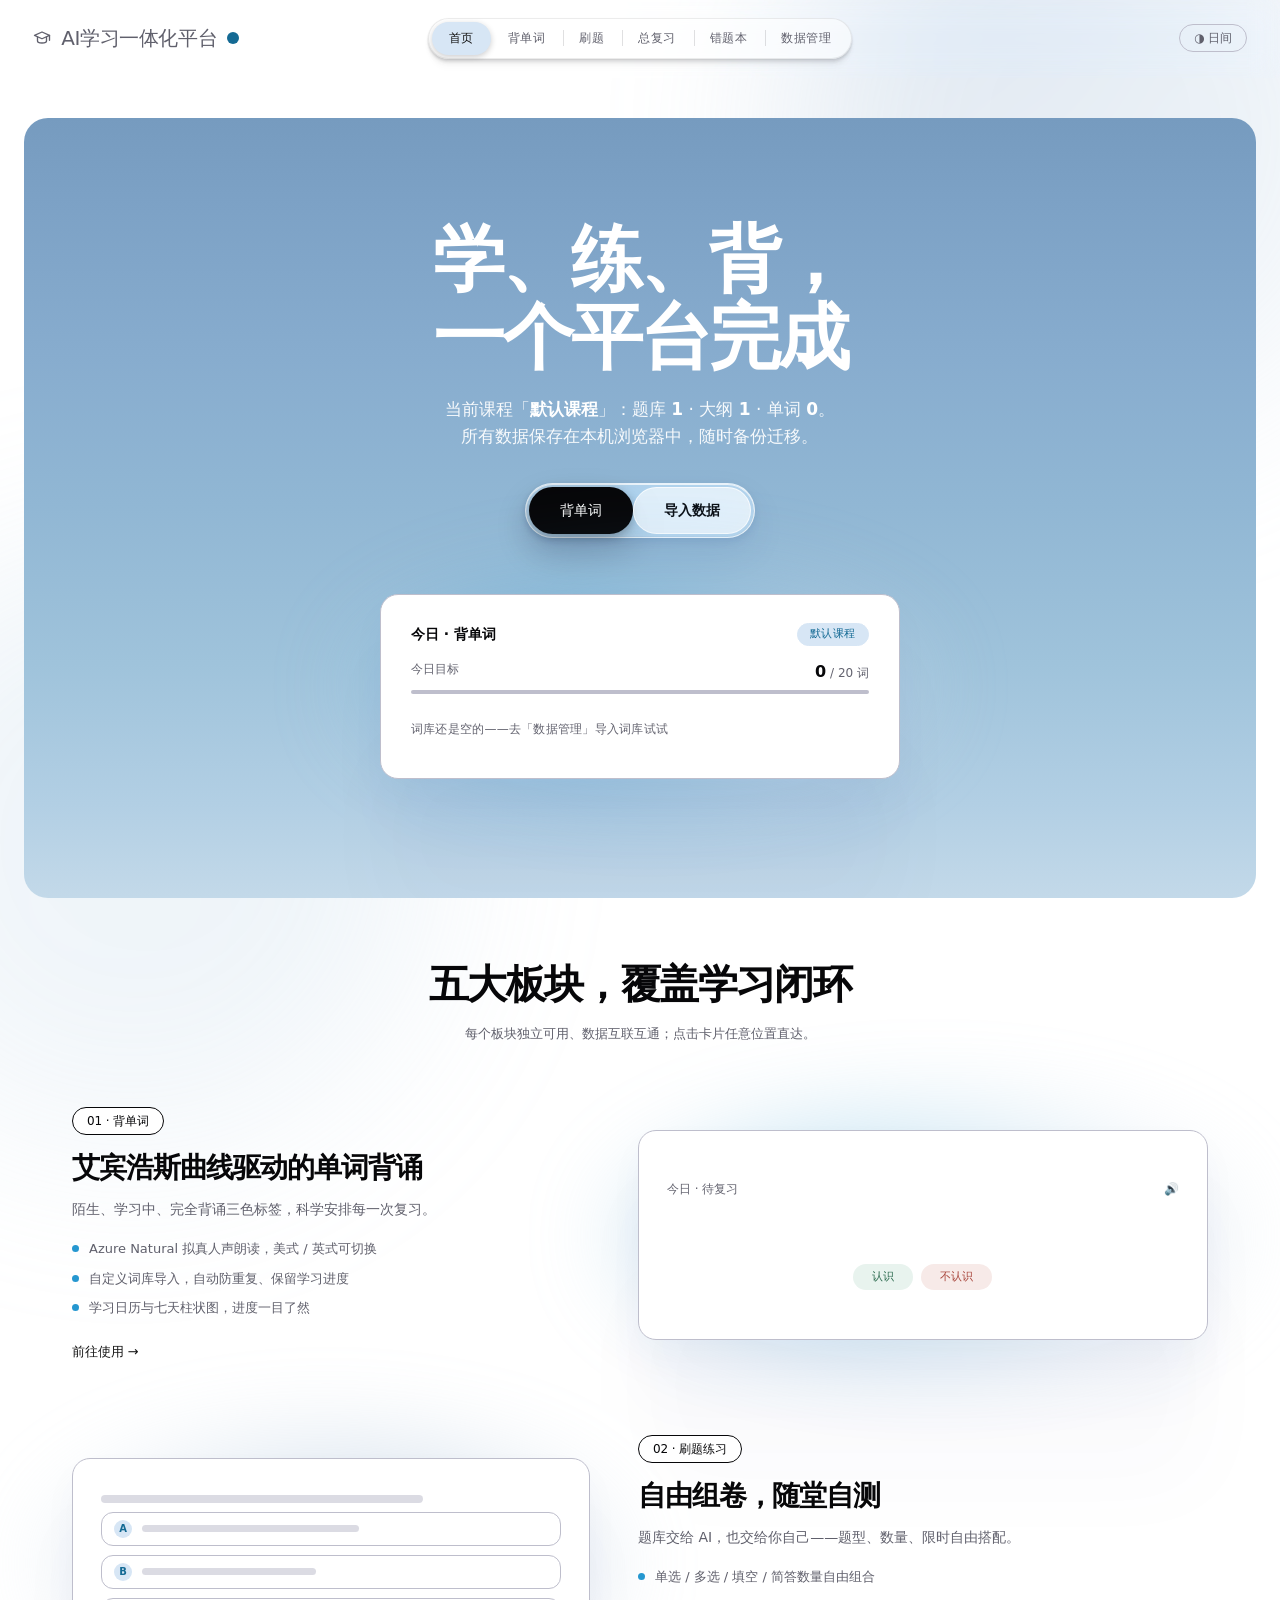
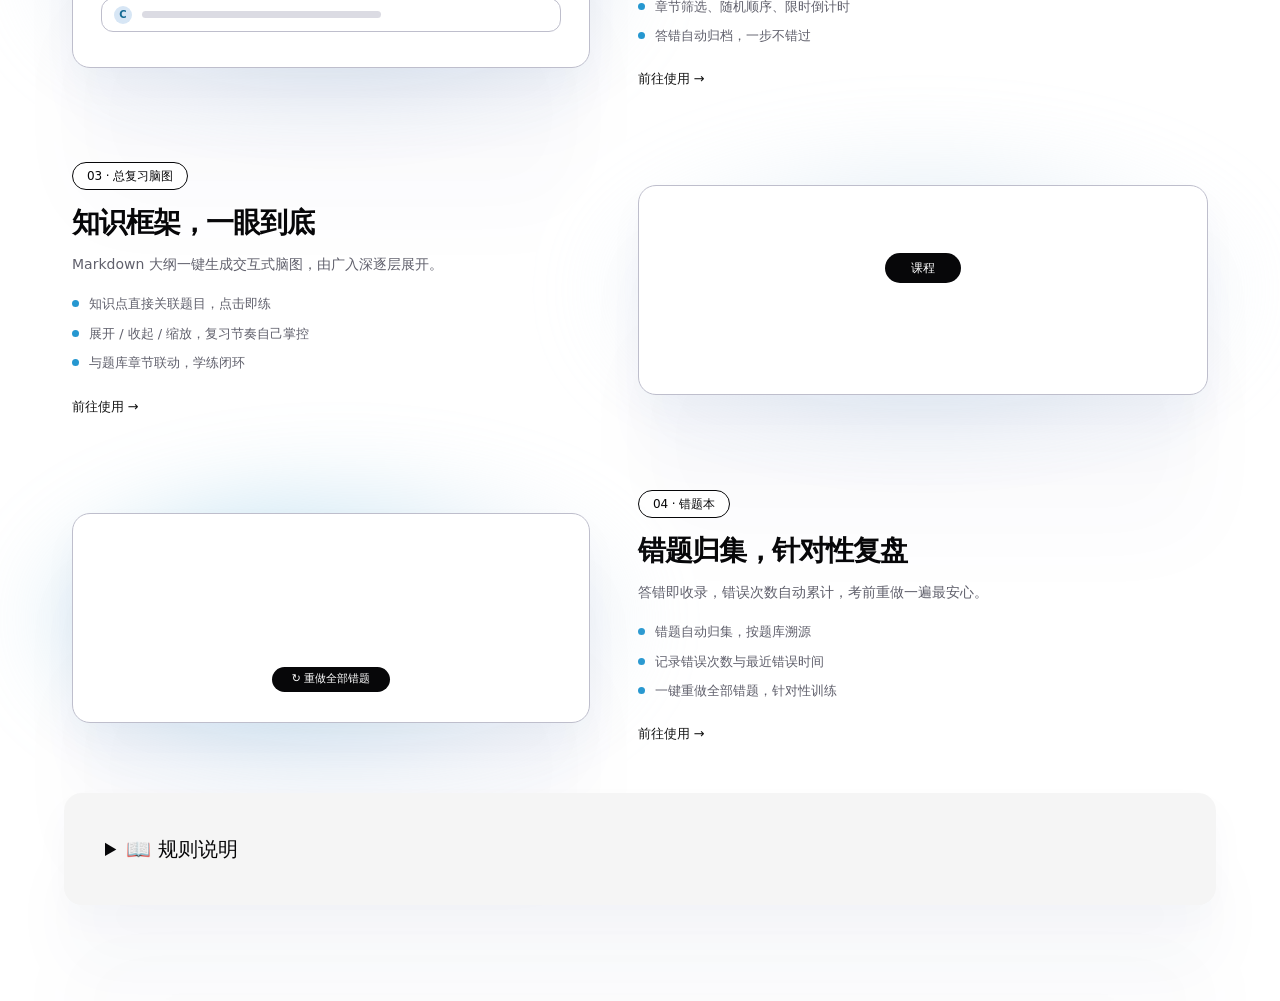
==== ai-study/index.html @ 2762b4c7 "feat: 新增平台选择门户与大学物理知识点自测，原平台迁入 ai-study/ - 根目录 index.html 改为平台选择门户，两个卡片分别进入 AI 学习一体化平台与大学物理知识点自测 - 原" ====
<!DOCTYPE html>
<html lang="zh-CN">
<head>
<meta charset="UTF-8">
<meta name="viewport" content="width=device-width, initial-scale=1.0">
<title>AI学习一体化平台</title>
<link rel="stylesheet" href="css/style.css">
<script>
/* 主题防闪烁：渲染前根据本地偏好挂上 dark 类 */
try {
  if (localStorage.getItem('platform.theme') === 'dark') document.documentElement.classList.add('dark');
} catch (e) { /* 隐私模式等忽略 */ }
</script>
</head>
<body>
<div class="wash wash-a"></div>
<div class="wash wash-b"></div>
<div class="announce">
  <span>AI STUDY PLATFORM</span>
  <span class="a-spacer"></span>
  <span>NOTES → MINDMAP · QUIZ · VOCABULARY</span>
  <span class="a-pill">127.0.0.1:8796</span>
</div>
<header class="topbar" id="topbar">
  <div class="tb-left">
    <a class="brand" href="#" data-view="home"><span class="brand-mark" aria-hidden="true"></span>AI学习一体化平台</a>
    <div class="folderbar" id="folderbar">
      <span class="folder-label" aria-hidden="true"></span>
      <select id="folder-select" title="选择课程文件夹，之后刷题/复习/错题本都只使用该文件夹内的数据"></select>
      <button class="btn ghost sm" id="folder-manage" title="管理课程文件夹">管理</button>
    </div>
  </div>
  <nav class="tabs" id="main-tabs">
    <button data-view="home" class="active">首页</button>
    <button data-view="vocab">背单词</button>
    <button data-view="setup">刷题</button>
    <button data-view="mindmap">总复习</button>
    <button data-view="wrongbook">错题本</button>
    <button data-view="data">数据管理</button>
  </nav>
  <div class="tb-right">
    <button class="btn ghost sm" id="theme-toggle" title="切换深浅色主题">◐ 夜间</button>
  </div>
</header>

<main id="main"></main>

<div id="toast-box"></div>
<dialog id="dlg"></dialog>

<script src="js/util.js"></script>
<script src="js/sample-data.js"></script>
<script src="js/prompts.js"></script>
<script src="js/keyword.js"></script>
<script src="js/importer.js"></script>
<script src="js/storage.js"></script>
<script src="js/vocab.js"></script>
<script src="js/quiz.js"></script>
<script src="js/mindmap.js"></script>
<script src="js/views.js"></script>
<script src="js/app.js"></script>
</body>
</html>
---- ai-study/css/style.css ----
/* =========================================================
   AI学习一体化平台 — Letters 风格
   morning clinic under open sky
   画布：Paper White #ffffff（纯白）
   标题：几何人文无衬线（Open Runde 风格），大号紧字距 -0.04em
   主操作：Obsidian #070709 黑药丸 —— 按钮永不用彩色
   强调：Surgical Blue #2597d0 仅用于图标/进度/波形等 <24px 微图形
   边框：1px #bebecc 发丝线；按钮 100px 药丸、卡片 18px 圆角
   ========================================================= */
:root {
  color-scheme: light;   /* 原生控件（文件选择器 / 滚动条 / 下拉列表）跟随浅色 */
  /* Colors — Letters 规范调色板（严格取自 DESIGN.md Tokens） */
  --color-paper-white: #ffffff;               /* Paper White 画布 */
  --color-obsidian: #070709;                  /* Obsidian 主文字 / 实心 CTA */
  --color-ink: #151515;                       /* Ink 标题 / 强分隔线 */
  --color-charcoal: #60606c;                  /* Charcoal 正文 / 次要文字 */
  --color-slate: #8b8b8b;                     /* Slate 三级文字 / 占位 / 停用态 */
  --color-cloud-gray: #f5f5f5;                /* Cloud Gray 次级面 */
  --color-sky-tint: #d7e6f5;                  /* Sky Tint 淡蓝面 */
  --color-surgical-blue: #2597d0;             /* Surgical Blue：唯一彩色，仅微图形 */
  --color-lake-blue: #146a94;                 /* 文字级蓝（浅色）：#2597d0 在 Sky Tint 底仅 2.7:1，加深到 AA */
  --gradient-sky: linear-gradient(180deg, #779bc1 0%, #9abfda 58%, #cbdcec 100%);
  /* 首屏全屏蓝（取自 Letters 首页样图实测，非上面的卡片天空渐变）：
     x=8 采样 0%#769bbf → 30%#87acce → 50%#91b7d4 → 70%#9fc3db → 90%#b3d1e3
     底部略去饱和，与压在蓝底上的白色卡片形成柔和过渡 */
  --gradient-hero-full: linear-gradient(180deg,
      #769bbf 0%, #7ca1c5 10%, #87acce 30%, #91b7d4 50%,
      #9fc3db 70%, #b2cfe4 88%, #c3d9e9 100%);
  /* 旧令牌名 → 新调色板（全站组件引用，只在此处映射，一次换肤） */
  --color-parchment: var(--color-paper-white);
  --color-off-black: var(--color-obsidian);
  --color-graphite: var(--color-charcoal);

  /* Surface 五级（取自 tokens.json → surface 组，语义别名便于按层级取用）
     1 sky-canvas 天空  →  2 paper-canvas 白画布  →  3 cloud-surface 云灰
     4 sky-tint-surface 淡蓝  →  5 obsidian-surface 反色 */
  --color-sky-canvas: #779bc1;
  --color-paper-canvas: #ffffff;
  --color-cloud-surface: #f5f5f5;
  --color-sky-tint-surface: #d7e6f5;
  --color-obsidian-surface: #070709;
  /* 弱化文字：白画布上 ≥5.6:1（规范 Slate 过浅仅 3.5:1，故文中灰用 Charcoal 系） */
  --color-smoke: #63636f;
  --color-ash: #bebecc;                       /* 发丝线（规范：hairline 用 #bebecc）

  /* 功能反馈色：规范要求 99% 单色，故仅保留「绿/红」两个语义必需色相并降饱和为冷调，
     题型/状态等装饰性分类一律改用灰阶 + Surgical Blue，不再引入橙/金/薄荷等暖色 */
  --functional-green: #2c6b4f;
  --functional-green-bg: #e8f3ee;
  --functional-red: #a8443a;
  --functional-red-bg: #f7eae8;

  /* 色调衍生（浅色值在此，深色模式在 html.dark 整体覆写）
     规范禁彩色填充，故所有"彩色面"统一退化为灰阶/Sky Tint，只留 Surgical Blue 作微图形 */
  --color-lake-fill: var(--color-surgical-blue);  /* 进度条/波形等功能性微图形 */
  --color-periwinkle-mist: var(--color-sky-tint); /* 旧名 → Sky Tint */
  --color-sky-blue: var(--color-sky-canvas);      /* 天空系描边 → token surface.sky-canvas #779bc1 */
  --color-mint: #eef1f4;                          /* 装饰性粉彩 → 冷灰面 */
  --color-gold: #eef1f4;
  --color-coral: #eceef2;
  --color-crimson: #eceef2;
  --tint-periwinkle: rgba(37, 151, 208, .08);  /* 淡蓝底：例句 / 脑图注 / 拖拽区 */
  --tint-ash-25: rgba(190, 190, 204, .25);     /* 淡灰底：表头 / 弱提示 */
  --tint-ash-30: rgba(190, 190, 204, .30);     /* 淡灰底：行内 code / 来源标签 */
  --tint-ash-35: rgba(190, 190, 204, .35);     /* 淡灰底：页签悬停 */
  --tint-hover: rgba(7, 7, 9, .06);            /* 描边按钮悬停的加深底 */
  --tint-coral: rgba(168, 68, 58, .07);         /* 收藏行（语义红，降饱和） */
  --tint-coral-strong: rgba(168, 68, 58, .14);  /* 收藏词高光 / 填空题徽标 */
  --gold-text: #3f444d;                       /* 粉彩底上的深字 → 冷灰 */
  --mint-text: #3f444d;
  --coral-text: #7a3b33;                      /* 珊瑚底上的深字 → 降饱和红 */
  --on-functional: #ffffff;                   /* 功能色实心块上的字（深色模式反过来用深字） */
  /* 永久反色面板：公告条底色恒为 Obsidian，不随主题反转 */
  --ink-panel-bg: #070709;
  --ink-panel-fg: #ffffff;
  --veil-base: 255, 255, 255;
  --thumb-bg: rgba(7, 7, 9, .08);             /* 滑块 / 占位底色 */

  /* Typography — Open Runde 风格几何人文无衬线（本地回退，免外网字体）
     规范指定替代：Inter Tight / General Sans / Manrope */
  --font-sans: 'Manrope', 'Inter Tight', 'Inter', ui-sans-serif, system-ui,
    -apple-system, 'Segoe UI', 'Microsoft YaHei UI', 'Microsoft YaHei', 'PingFang SC', sans-serif;
  /* 旧令牌名沿用（mono/serif 全部并入同一无衬线族），一次性完成字体迁移 */
  --font-mono: var(--font-sans);
  --font-serif: var(--font-sans);

  /* Type scale — 取自 tokens.json → typography 组（14 级） */
  --fs-xs: 10px;   /* xs   */
  --fs-xs2: 11px;  /* xs-2 */
  --fs-xs3: 12px;  /* xs-3 ~ xs-7 */
  --fs-sm: 13px;   /* sm   */
  --fs-sm2: 14px;  /* sm-2 ~ sm-14 */
  --fs-base: 16px; /* base ~ base-5 */
  --fs-lg: 17px;   /* lg ~ lg-5 */
  --fs-lg2: 18px;  /* lg-6 ~ lg-8 */
  --fs-xl: 20px;   /* xl ~ xl-3 */
  --fs-2xl: 28px;  /* 2xl ~ 2xl-3 */
  --fs-4xl: 38px;  /* 4xl（装饰手写体，本平台不使用） */
  --fs-4xl2: 40px; /* 4xl-2 / 4xl-3 */
  --fs-4xl3: 44px; /* 4xl-4 / 4xl-5 */
  --fs-5xl: 80px;  /* 5xl（展示级大标题） */

  /* Letter spacing — 取自 tokens.json typography 各组 letterSpacing */
  --ls-display: -0.04em;   /* 44px+ 标题（规范强制，Never flatten） */
  --ls-heading: -0.02em;   /* 20-28px 标题 */
  --ls-body: -0.01em;      /* 16-18px 正文 */
  --ls-label: 0.04em;      /* 页签 / 徽标等小写标签 */
  --ls-tag: 0.05em;        /* 全大写小标签 */
  --ls-caps: 0.08em;       /* 全大写微型标签（公告条 / 统计标签），大写需更松 */
  --ls-caps-sm: 0.06em;    /* 全大写小标题（参考答案 / 注释） */
  --ls-muted: 0.02em;      /* 弱化说明文字，轻微透气 */

  /* Spacing */
  --spacing-8: 8px;
  --spacing-16: 16px;
  --spacing-24: 24px;
  --spacing-32: 32px;
  --spacing-40: 40px;
  --spacing-64: 64px;

  /* Layout（规范：页面 1200px、区块间距 80-120px、卡片内边距 40-48px） */
  --page-max-width: 1200px;
  --section-gap: 80px;
  --card-padding: 40px;
  --element-gap: 16px;

  /* Radius（取自 tokens.json → radius 组）
     lg 10px / 2xl 18px / 3xl 24px / 3xl-2 32px
     另按功能语义派生：按钮·标签 100px（= full-3）、输入 12px、图标 8px */
  --radius-lg: 10px;
  --radius-cards: 18px;      /* = radius.2xl */
  --radius-3xl: 24px;
  --radius-buttons: 100px;   /* = radius.full-3 */
  --radius-pills: 100px;     /* = radius.full-3 */
  --radius-inputs: 12px;
  --radius-icons: 8px;
  --radius-2xl: 12px;
  --radius-hero: 32px;

  /* Shadow（全部取自 tokens.json → shadow 组，不自造） */
  --shadow-subtle: rgba(228, 229, 231, .24) 0 1px 2px 0;          /* shadow.subtle — 上传拖拽区 */
  --shadow-subtle-2: rgba(36, 36, 40, .10) 0 1px 2px 0,
                     rgba(36, 36, 40, .09) 0 3px 3px 0,
                     rgba(36, 36, 40, .05) 0 6px 4px 0,
                     rgba(36, 36, 40, .01) 0 11px 4px 0;          /* shadow.subtle-2 */
  --shadow-pill: var(--shadow-subtle-2);                          /* 药丸主按钮 = subtle-2 */
  --shadow-subtle-3: rgba(23, 107, 197, .08) 0 1px 1px 0,
                     rgba(23, 107, 197, .07) 0 3px 3px 0;         /* shadow.subtle-3 — 蓝色强调元素 */
  --shadow-xl: rgba(16, 55, 132, .03) 0 17px 37px 0,
               rgba(16, 55, 132, .03) 0 67px 67px 0,
               rgba(16, 55, 132, .02) 0 150px 90px 0;              /* shadow.xl — 功能卡 */
  --shadow-md: var(--shadow-subtle-3);                             /* 中型浮起 → 蓝色微阴影 */

  /* ---------- 液态玻璃（Liquid Glass）----------
     范围收窄：经演示视频核对，Letters 官网仅 Hero 天空渐变区使用玻璃质感
     （顶栏为纯白不透明、按钮为实心胶囊）。故此组令牌只服务于 .hero2-* 区域。
     三个要素：① 半透明填充 ② backdrop-filter 模糊 ③ 1px 高光内描边。 */
  --glass-fill: rgba(255, 255, 255, .38);          /* Hero 玻璃填充 */
  --glass-line: rgba(255, 255, 255, .70);          /* 玻璃边缘（亮线） */
  --glass-inset: inset 0 1px 0 rgba(255, 255, 255, .72),
                 inset 0 -1px 0 rgba(148, 163, 184, .10);

  /* ---------- 面（Surface）——取自演示视频 + 首页样图实测 ----------
     视频证据：页面底 = Paper White #ffffff；卡片底 = Cloud Gray #f5f5f5；
     次级容器 = #fafafa；顶栏 = 全透明玻璃（样图 y=0..140 无任何色带边界）。 */
  --card-solid: var(--color-cloud-gray);      /* 卡片 / 连体组 / 按钮的面 */
  /* 顶栏：所有视图常驻全透明 + 一点毛玻璃。
     未滚动时浮在各页蓝色页头上（白字），滚动后浮在画布上（深字），仅靠
     backdrop-filter 呈现玻璃质感，不再回落为实色底。 */
  --topbar-bg: transparent;                   /* 顶栏（常驻：全透明） */
  --topbar-blur: blur(14px) saturate(1.35);   /* 顶栏毛玻璃（"一点"，不喧宾夺主） */
  --topbar-bg-compact: transparent;           /* 顶栏（滚动后：仍全透明玻璃） */
  --topbar-bg-home: transparent;              /* 兼容保留（语义已并入上面两个） */
  --topbar-fg: var(--color-ink);              /* 顶栏文字（未滚动：浮在画布上深字；蓝色横幅已下移到顶栏之下） */
  --topbar-fg-compact: var(--color-ink);      /* 顶栏文字（滚动后：浮在画布上深字） */
  --surface-subtle: #fafafa;                  /* 次级容器：包裹一组卡片 */
  /* 导航占位高度 = 顶栏实高(≈78，含 18px 上下内边距) + 平台容器上边距(40) + 余量，
     取整 120。页头横幅负上边距按此上提，蓝色从页面最顶端铺起（不留白缝）。 */
  --nav-stack: 120px;

  /* 背单词：自评后答案区 / 例句目标词高亮（浅色值，深色模式在下文覆写）
     规范禁金黄，改用 Sky Tint 系 */
  --v-answer-bg: #eef6fc;
  --v-answer-line: #bcd9ec;
  --v-hl-bg: #d7e6f5;
  --v-hl-text: #14506e;
}
* { box-sizing: border-box; }
html, body { margin: 0; }
html { overflow-x: clip; }   /* Hero 通栏 breakout 不产生横向滚动条（clip 不破坏 sticky） */
body {
  font-family: var(--font-mono);
  background: var(--color-parchment);
  color: var(--color-off-black);
  font-size: 16px;
  line-height: 1.5;
}
h1, h2, h3, h4 {
  font-family: var(--font-serif);
  font-weight: 600;              /* 规范：标题 weight 600（原 400 衬线） */
  letter-spacing: var(--ls-display);       /* 规范：大标题 -0.04em 紧字距 */
}
::selection { background: var(--color-periwinkle-mist); color: var(--color-off-black); }

/* ---------- 天空色氛围光晕（规范：唯一的氛围色是天空渐变，其余保持白/云灰） ---------- */
.wash {
  position: fixed;
  width: 620px; height: 620px;
  border-radius: 50%;
  filter: blur(90px);
  opacity: .34;
  pointer-events: none;
  z-index: 0;
}
.wash-a {
  top: -180px; right: -120px;
  background: radial-gradient(circle at 30% 30%, rgba(119, 155, 193, .7), rgba(203, 220, 236, .7) 70%);
}
.wash-b {
  bottom: -260px; left: -180px;
  background: radial-gradient(circle at 60% 40%, rgba(154, 191, 218, .6), rgba(203, 220, 236, .55) 75%);
}
main, .topbar, #toast-box { position: relative; z-index: 1; }

/* 顶栏配色：所有视图页头都是蓝色渐变横幅，未滚动时顶栏一律白字 + 玻璃胶囊；
   滚动离开页头后只切换文字与胶囊配色（浅色画布上深字），底色保持全透明。 */
body.view-home .folderbar { display: none; }   /* 首页：左上角课程/数据入口让位品牌区 */
.topbar { color: var(--topbar-fg); }
.topbar .brand,
.topbar .tabs button { color: var(--color-charcoal); }
.topbar .tabs button:hover { color: var(--color-off-black); background: var(--color-cloud-gray); }
.topbar .tabs button.active { background: var(--color-sky-tint); color: var(--color-ink); }   /* 未滚动与滚动后同款：淡蓝面深字 */
.topbar .brand-mark { border-color: var(--color-ink); }
.topbar .folder-label { color: var(--color-charcoal); }
.topbar .folderbar select {
  background: var(--card-solid); color: var(--color-ink); border-color: var(--color-ash);
}
.topbar .btn.ghost { color: var(--color-charcoal); border-color: var(--color-ash); }
.topbar .btn.ghost:hover { color: var(--color-off-black); background: var(--color-cloud-gray); }
/* 导航：浅色画布上用半透明白玻璃胶囊（与滚动后同款） */
.topbar .tabs {
  background: rgba(255, 255, 255, .5);
  border-color: rgba(13, 15, 18, .08);
  box-shadow: var(--shadow-subtle-2);
  -webkit-backdrop-filter: blur(10px); backdrop-filter: blur(10px);
}
/* 深色模式：未滚动浮在深色画布上，文字保持白色系玻璃（横幅下移后顶栏不再浮蓝） */
html.dark .topbar { color: var(--topbar-fg); }
html.dark .topbar .brand,
html.dark .topbar .tabs button { color: rgba(255, 255, 255, .88); }
html.dark .topbar .tabs button:hover { color: #ffffff; background: rgba(255, 255, 255, .16); }
html.dark .topbar .tabs button.active { background: #ffffff; color: #0d0f12; }
html.dark .topbar .brand-mark { border-color: rgba(255, 255, 255, .8); }
html.dark .topbar .folder-label { color: rgba(255, 255, 255, .72); }
html.dark .topbar .folderbar select {
  background: rgba(255, 255, 255, .16); color: #ffffff; border-color: rgba(255, 255, 255, .32);
}
html.dark .topbar .btn.ghost { color: rgba(255, 255, 255, .88); border-color: rgba(255, 255, 255, .32); }
html.dark .topbar .btn.ghost:hover { color: #ffffff; background: rgba(255, 255, 255, .16); }
html.dark .topbar .tabs {
  background: rgba(255, 255, 255, .16);
  border-color: rgba(255, 255, 255, .28);
  box-shadow: none;
  -webkit-backdrop-filter: blur(10px); backdrop-filter: blur(10px);
}
/* 滚动后：底色仍全透明液态玻璃，只换文字与胶囊配色 */
.topbar.is-compact { color: var(--topbar-fg-compact); }
.topbar.is-compact .brand,
.topbar.is-compact .tabs button { color: var(--color-charcoal); }
.topbar.is-compact .brand { color: var(--color-ink); }
.topbar.is-compact .tabs button:hover { color: var(--color-off-black); background: var(--color-cloud-gray); }
.topbar.is-compact .tabs button.active { background: var(--color-sky-tint); color: var(--color-ink); }   /* 选中态用淡蓝面，不再变黑胶囊 */
.topbar.is-compact .folder-label { color: var(--color-charcoal); }
.topbar.is-compact .folderbar select {
  background: var(--card-solid); color: var(--color-ink); border-color: var(--color-ash);
}
.topbar.is-compact .btn.ghost { color: var(--color-charcoal); border-color: var(--color-ash); }
.topbar.is-compact .btn.ghost:hover { color: var(--color-off-black); background: var(--color-cloud-gray); }
.topbar.is-compact .tabs {
  background: rgba(255, 255, 255, .5); border-color: rgba(13, 15, 18, .08);
  box-shadow: var(--shadow-subtle-2);
  -webkit-backdrop-filter: blur(10px); backdrop-filter: blur(10px);
}
/* 深色模式：滚动后浮在深色画布上，文字转回白色，玻璃胶囊改白系低透明度 */
html.dark .topbar.is-compact { color: var(--topbar-fg-compact); }
html.dark .topbar.is-compact .brand,
html.dark .topbar.is-compact .tabs button { color: var(--color-paper-white); }
html.dark .topbar.is-compact .tabs button:hover { color: #ffffff; background: rgba(255, 255, 255, .10); }
html.dark .topbar.is-compact .tabs button.active { background: #f0f2f5; color: #0d0f12; }
html.dark .topbar.is-compact .folder-label { color: rgba(255, 255, 255, .6); }
html.dark .topbar.is-compact .folderbar select {
  background: rgba(255, 255, 255, .08); color: #ffffff; border-color: rgba(255, 255, 255, .2);
}
html.dark .topbar.is-compact .btn.ghost { color: rgba(255, 255, 255, .85); border-color: rgba(255, 255, 255, .25); }
html.dark .topbar.is-compact .btn.ghost:hover { color: #ffffff; background: rgba(255, 255, 255, .10); }
html.dark .topbar.is-compact .tabs {
  background: rgba(255, 255, 255, .08); border-color: rgba(255, 255, 255, .14); box-shadow: none;
}

/* ---------- 顶部公告条：全局让位 ----------
   各视图页头已是蓝色渐变横幅（整块完整可见、四角圆角），黑色公告条会割裂首屏，
   故全局隐藏（其信息已由页头与顶栏承载）。 */
.announce { display: none; }
.announce .a-spacer { flex: 1; }
.announce .a-pill {
  border: 1px solid rgba(255, 255, 255, .6); border-radius: 9999px;
  padding: 2px 12px; font-size: 11px; color: inherit;
  text-decoration: none; white-space: nowrap;
}

/* 按钮不继承 body 的文字色，必须显式 inherit；否则深色下会退回浏览器默认的黑字 */
button { font-family: inherit; color: inherit; }

/* ---------- 顶栏导航（三栏对称：品牌左 / 导航绝对居中 / 操作右） ----------
   背景全透明（样图实测无任何色带遮罩），仅保留"一点"毛玻璃让下方内容虚化过渡。 */
.topbar {
  position: sticky; top: 0; z-index: 40;
  display: grid;
  grid-template-columns: 1fr auto 1fr;   /* 两侧等宽弹性，导航真正居中 */
  align-items: center;
  column-gap: 24px;
  padding: 18px clamp(18px, 2.6vw, 36px);   /* 未下滑时尽量铺满画面：贴边 + 舒展 */
  background: var(--topbar-bg);
  -webkit-backdrop-filter: var(--topbar-blur);
  backdrop-filter: var(--topbar-blur);
  border-bottom: 1px solid transparent;   /* 未滚动不显边，避免在纯蓝上多一条线 */
  transition: padding .28s cubic-bezier(.22, .9, .3, 1),
              column-gap .28s cubic-bezier(.22, .9,.3, 1),
              background .28s, box-shadow .28s, border-color .28s;
}
.tb-left { display: flex; align-items: center; gap: 24px; min-width: 0; }
.tb-right { display: flex; align-items: center; justify-content: flex-end; gap: 8px; }

/* 下滑收缩：间距收紧、内边距变小、导航紧凑，但始终维持居中。
   底色保持全透明玻璃：不出隔线、不投影，维持"液态"通透。 */
.topbar.is-compact {
  padding: 7px clamp(18px, 2.6vw, 36px);
  column-gap: 12px;
  background: var(--topbar-bg-compact);
  border-bottom-color: transparent;   /* 用户要求：顶栏不出现隔线 */
  box-shadow: none;
}
.topbar.is-compact .tb-left { gap: 12px; }
.topbar.is-compact .brand { font-size: 17px; }
.topbar.is-compact .brand-mark { width: 15px; height: 15px; }
.topbar.is-compact .tabs { gap: 2px; }
.topbar.is-compact .tabs button { padding: 4px 11px; }.topbar.is-compact .folderbar select { max-width: 140px; padding: 3px 11px; }
.topbar.is-compact .folderbar .btn { padding: 2px 11px; }
.topbar.is-compact .btn.sm { padding: 2px 11px; }
.brand, .brand-mark, .tabs button, .folderbar select, .folderbar .btn {
  transition: font-size .28s cubic-bezier(.22, .9, .3, 1),
              padding .28s cubic-bezier(.22, .9, .3, 1),
              width .28s, height .28s, gap .28s;
}
.brand {
  font-family: var(--font-serif);
  font-weight: 400; font-size: 20px; letter-spacing: var(--ls-heading);
  white-space: nowrap;
  display: inline-flex; align-items: center; gap: 10px;
  color: inherit; text-decoration: none;
}
/* 单色标识：纯 CSS 绘制的学位帽轮廓，避免 emoji 自带彩色破坏单色体系 */
.brand-mark {
  width: 18px; height: 18px; flex: 0 0 auto;
  background: currentColor;
  -webkit-mask: var(--icon-graduation) center / contain no-repeat;
  mask: var(--icon-graduation) center / contain no-repeat;
}
:root {
  --icon-graduation: url("data:image/svg+xml;utf8,<svg xmlns='http://www.w3.org/2000/svg' viewBox='0 0 24 24' fill='none' stroke='black' stroke-width='1.8' stroke-linecap='round' stroke-linejoin='round'><path d='M2 8.5 12 4l10 4.5-10 4.5z'/><path d='M6 10.8V16c0 1.4 2.7 2.6 6 2.6s6-1.2 6-2.6v-5.2'/><path d='M22 8.5V15'/></svg>");
  --icon-folder: url("data:image/svg+xml;utf8,<svg xmlns='http://www.w3.org/2000/svg' viewBox='0 0 24 24' fill='none' stroke='black' stroke-width='1.8' stroke-linecap='round' stroke-linejoin='round'><path d='M3 7.5A2 2 0 0 1 5 5.5h4l2 2.5h8a2 2 0 0 1 2 2v7.5a2 2 0 0 1-2 2H5a2 2 0 0 1-2-2z'/></svg>");
}
/* 圆形点标（wordmark + dot mark） */
.brand::after {
  content: ''; width: 12px; height: 12px; border-radius: 9999px;
  background: var(--color-lake-blue); display: inline-block;
}
/* 导航 = 连体组（同级按钮融合为一整块：白底 + 选中段黑胶囊） */
.tabs {
  display: inline-flex; align-items: stretch; gap: 0;
  justify-self: center;
  padding: 3px; border-radius: var(--radius-buttons);
  background: var(--card-solid);
  border: 1px solid var(--color-ash);
  box-shadow: var(--shadow-subtle-2);
}
.tabs button {
  position: relative;
  border: 1px solid transparent; background: transparent; color: var(--color-graphite);
  padding: 7px 16px; border-radius: var(--radius-buttons); cursor: pointer;
  font-size: 12px; text-transform: uppercase; letter-spacing: var(--ls-label);
  transition: .18s; line-height: 1.4;
}
.tabs button:hover { color: var(--color-off-black); background: var(--color-cloud-gray); }
.tabs button.active {
  background: var(--color-obsidian); color: #ffffff;
  border-color: transparent;
  box-shadow: rgba(7, 7, 9, .20) 0 2px 6px 0;
}
.tabs button.active:hover { background: #1c1c22; }
/* 段间分隔线：仅未选中的相邻项之间显示 */
.tabs button + button::after {
  content: ''; position: absolute; left: 0; top: 24%; bottom: 24%;
  width: 1px; background: rgba(7, 7, 9, .12); pointer-events: none;
  transition: opacity .18s;
}
.tabs button:hover::after,
.tabs button.active::after,
.tabs button:hover + button::after,
.tabs button.active + button::after { opacity: 0; }

/* 卡片之间的分组容器：浅灰底把一组卡片收拢成一块（视频用法） */
.surface-group {
  background: var(--surface-subtle);
  border-radius: var(--radius-hero);
  padding: 24px;
  margin-bottom: 24px;
}
main { max-width: 1200px; margin: 40px auto 96px; padding: 0 24px; }
/* 功能页页头：与首页同款蓝色渐变横幅，整块完整可见——顶部从顶栏之下开始（main 的 40px 间距让位），
   四角统一圆角，不再上提钻到顶栏后面。负左右边距 breakout 到视口全宽（min() 夹住防窄屏反噬）。 */
.page-title {
  font-size: clamp(30px, 4vw, 44px);
  line-height: 1.2;
  text-align: center;
  color: #ffffff;
  background: var(--gradient-hero-full);
  padding: 44px 24px 48px;
  margin: 0 min(0px, calc(-50vw + 600px)) 28px;
  border-radius: var(--radius-3xl);   /* 四角圆角，上部不再被顶栏遮挡 */
}
.page-sub { margin: -8px 0 24px; }

/* ---------- 卡片（Cloud Gray 浅灰面，无边框，靠面色区分层级） ----------
   实测演示视频：卡片底色 #f5f5f5（= token color.cloud-gray），不画发丝边。 */
.card {
  background: var(--card-solid);
  border: 1px solid transparent;
  border-radius: var(--radius-cards);
  padding: 40px;                 /* 规范：卡片内边距 40-48px */
  margin-bottom: 24px;
  box-shadow: var(--shadow-xl);
}
/* 嵌在浅灰卡内的白面块（次级容器 / 卡内浮层） */
.card .card, .surface-white {
  background: var(--color-paper-white);
  border-color: transparent;
}
.card-title { margin: 0 0 16px; font-size: 28px; line-height: 1.2; }
.muted { color: var(--color-smoke); font-size: 12px; letter-spacing: var(--ls-muted); }

/* ---------- 按钮（药丸；常规区=实心白胶囊，主操作=Obsidian 黑胶囊） ----------
   实测演示视频：主操作（Hero CTA / 顶栏注册）一律为纯黑胶囊 #070709 + 白字；
   卡内按钮与标签为白色实心胶囊 + 投影。蓝色只用于图标/文字/进度条，不做按钮填充。
   液态玻璃仅保留在天空渐变 Hero 区（见文末 .hero2-*），常规白底上改用实心面。 */
.btn {
  display: inline-flex; align-items: center; justify-content: center; gap: 8px;
  position: relative; isolation: isolate;
  border: 1px solid var(--color-ash);
  color: var(--color-off-black);
  background: var(--card-solid);
  border-radius: var(--radius-buttons); padding: 9px 24px; font-size: 13px;
  font-weight: 500; letter-spacing: var(--ls-body);
  cursor: pointer; transition: transform .18s, background .18s, border-color .18s, box-shadow .18s;
  user-select: none; line-height: 1.5;
  text-decoration: none;
  box-shadow: var(--shadow-subtle-2);
}
.btn:hover {
  background: var(--color-paper-white);
  border-color: var(--color-slate);
  transform: translateY(-1px);
  box-shadow: var(--shadow-md);
}
.btn:active { transform: translateY(0) scale(.985); }
.btn:disabled { opacity: .4; cursor: not-allowed; transform: none; }

/* 主操作 = Obsidian 纯黑胶囊（演示视频 Hero CTA / 顶栏注册按钮的唯一形态） */
.btn.primary {
  background: var(--color-obsidian);
  border-color: var(--color-obsidian);
  color: #ffffff;
  box-shadow: rgba(7, 7, 9, .22) 0 2px 6px 0, rgba(7, 7, 9, .14) 0 12px 28px 0;
}
.btn.primary:hover {
  background: #1c1c22;
  border-color: #1c1c22;
  color: #ffffff;
  box-shadow: rgba(7, 7, 9, .28) 0 3px 8px 0, rgba(7, 7, 9, .18) 0 18px 40px 0;
}
/* 次要操作 = 浅灰实心胶囊（Cloud Gray 面，压在白卡上形成层级） */
.btn.secondary {
  background: var(--color-cloud-gray);
  border-color: transparent;
  color: var(--color-ink);
  box-shadow: none;
}
.btn.secondary:hover { background: var(--color-sky-tint); border-color: transparent; color: var(--color-off-black); box-shadow: none; }

.btn.ghost { border-color: transparent; background: transparent; color: var(--color-charcoal); box-shadow: none; }
.btn.ghost:hover { border-color: transparent; color: var(--color-obsidian); background: var(--color-cloud-gray); box-shadow: none; }
.btn.danger { background: var(--functional-red); border-color: var(--functional-red); color: var(--on-functional); }
.btn.danger-text { color: var(--functional-red); border-color: transparent; background: transparent; box-shadow: none; }
.btn.danger-text::before { display: none; }
.btn.danger-text:hover { border-color: var(--functional-red); background: transparent; }
.btn.sm { padding: 4px 14px; font-size: 12px; }
.btn.lg { padding: 12px 30px; font-size: 14px; }

/* ---------- 连体组：同级相邻按钮融合为一整块 ----------
   实测演示视频：Segmented 是「白色实心底 + 选中段反色」，不是毛玻璃。
   机制：外层容器做面底 + 分隔线；内层按钮透明化，视觉上连成一体。 */
.glass-group {
  display: inline-flex; align-items: stretch; gap: 0;
  padding: 3px; border-radius: var(--radius-buttons);
  background: var(--card-solid);
  border: 1px solid var(--color-ash);
  box-shadow: var(--shadow-subtle-2);
}
/* 组内按钮：去掉各自面色，仅保留文字/选中态 */
.glass-group > .btn {
  background: transparent; border-color: transparent; box-shadow: none;
  border-radius: var(--radius-pills);
}
.glass-group > .btn:hover { background: var(--color-cloud-gray); transform: none; box-shadow: none; }
.glass-group > .btn.active,
.glass-group > .btn.is-on {
  background: var(--color-obsidian); color: #ffffff;
  box-shadow: rgba(7, 7, 9, .20) 0 2px 6px 0;
}
.glass-group > .btn.active:hover { background: #1c1c22; }
/* 段间分隔线（仅相邻未选中项之间显示，选中项两侧不画） */
.glass-group > .btn + .btn::after {
  content: ''; position: absolute; left: 0; top: 22%; bottom: 22%;
  width: 1px; background: var(--color-ash); pointer-events: none;
}
.glass-group > .btn:hover::after,
.glass-group > .btn.active::after,
.glass-group > .btn:hover + .btn::after,
.glass-group > .btn.active + .btn::after { opacity: 0; }
.link {
  background: none; border: 0; color: var(--color-lake-blue);
  cursor: pointer; text-decoration: underline; padding: 0; font-size: inherit;
}

/* ---------- 表单 ---------- */
label.field { display: flex; flex-direction: column; gap: 6px; font-size: 12px; color: var(--color-smoke); text-transform: uppercase; letter-spacing: var(--ls-tag); }
select, input[type="number"], input[type="text"], input[type="password"], textarea {
  border: 1px solid var(--color-ash); border-radius: var(--radius-2xl); padding: 9px 16px;
  font-size: 14px; font-family: inherit; background: transparent; color: var(--color-off-black); outline: none;
  text-transform: none; letter-spacing: 0;
}
select:focus, input:focus, textarea:focus { border-color: var(--color-lake-blue); }
textarea { width: 100%; resize: vertical; line-height: 1.49; }
.form-grid { display: grid; grid-template-columns: repeat(4, 1fr); gap: 16px; }
.row { display: flex; gap: 12px; flex-wrap: wrap; align-items: center; margin-top: 16px; }

/* ---------- 徽标（胶囊 + 发丝边） ----------
   规范：99% 单色、标签不用彩色填充。题型区分靠「灰阶深浅 + 描边」，
   仅单选保留 Sky Tint 面（最常用题型）作轻微层级提示 */
.badge {
  display: inline-block; padding: 3px 12px; border-radius: var(--radius-pills);
  font-size: 11px; line-height: 1.7; white-space: nowrap;
  font-weight: 500; letter-spacing: var(--ls-body);
  border: 1px solid var(--color-ash); background: transparent; color: var(--color-charcoal);
}
.b-single { background: var(--color-sky-tint); border-color: var(--color-sky-tint); color: var(--color-charcoal); }
.b-multi  { background: var(--color-cloud-gray); border-color: var(--color-ash); color: var(--color-charcoal); }
.b-fill   { background: var(--tint-ash-30); border-color: var(--color-ash); color: var(--color-charcoal); }
.b-short  { background: transparent; border-color: var(--color-charcoal); color: var(--color-charcoal); }

/* ---------- 首页 ---------- */
.hero { text-align: center; padding: 64px 40px; position: relative; overflow: hidden; }
.hero h1 { margin: 0 0 16px; font-size: clamp(40px, 5.5vw, 80px); line-height: 1.1; }
.hero p { color: var(--color-graphite); margin: 0 auto 28px; max-width: 720px; font-size: 16px; }
.hero-actions { display: flex; gap: 16px; flex-wrap: wrap; justify-content: center; }
.stat-grid { display: grid; grid-template-columns: repeat(4, 1fr); gap: 16px; margin-bottom: 24px; }
.stat { text-align: center; padding: 28px 20px; cursor: pointer; }
.stat b {
  display: block; font-size: 40px; color: var(--color-off-black);
  font-family: var(--font-serif); font-weight: 400; letter-spacing: var(--ls-heading); line-height: 1.1;
}
.stat span { color: var(--color-smoke); font-size: 11px; text-transform: uppercase; letter-spacing: var(--ls-caps); }
.help summary { cursor: pointer; font-size: 20px; }
.help ul { margin: 16px 0 0; padding-left: 20px; }
.help li { margin-bottom: 8px; color: var(--color-graphite); font-size: 14px; }
.help code { background: var(--tint-ash-30); border-radius: 6px; padding: 0 6px; }

/* ---------- 组卷 ---------- */
.stepper-row {
  display: flex; align-items: center; gap: 16px;
  padding: 12px 0; border-bottom: 1px solid var(--color-ash);
}
.stepper-row:last-of-type { border-bottom: 0; }
.stepper { display: inline-flex; align-items: center; gap: 14px; }
.stepper button {
  width: 32px; height: 32px; border-radius: 9999px;
  border: 1px solid var(--color-ash); background: transparent;
  font-size: 16px; cursor: pointer; color: var(--color-off-black); line-height: 1;
}
.stepper button:hover:not(:disabled) { border-color: var(--color-off-black); }
.stepper button:disabled { opacity: .35; cursor: not-allowed; }
.stepper b { min-width: 26px; text-align: center; font-size: 16px; }
.su-total { margin: 16px 0 16px; font-size: 14px; }
.su-total b { color: var(--color-lake-blue); font-size: 20px; font-family: var(--font-serif); font-weight: 400; }

/* ---------- 答题 ---------- */
.runner-top { display: flex; align-items: center; gap: 18px; padding: 14px 24px; }
.q-progress { font-size: 13px; white-space: nowrap; }
.q-progress b { color: var(--color-lake-blue); }
.q-type .badge { font-size: 11px; }
.timer {
  margin-left: auto; font-weight: 500; font-variant-numeric: tabular-nums;
  font-size: 16px; color: var(--color-off-black); white-space: nowrap;
}
.timer.warn { color: var(--functional-red); animation: blink 1s infinite; }
@keyframes blink { 50% { opacity: .55; } }
.pbar { height: 4px; background: var(--color-ash); border-radius: 9999px; overflow: hidden; margin-bottom: 20px; }
.pbar i {
  display: block; height: 100%; width: 0;
  background: var(--color-surgical-blue);   /* 规范：进度/波形=微图形蓝的唯一功能性用法 */
  border-radius: 9999px; transition: width .3s;
}
.qcard { min-height: 320px; }
.q-meta { display: flex; align-items: center; gap: 10px; margin-bottom: 12px; flex-wrap: wrap; }
.q-chapter, .q-hinted {
  font-size: 11px; color: var(--color-graphite); text-transform: uppercase; letter-spacing: var(--ls-tag);
  background: transparent; border: 1px solid var(--color-ash);
  border-radius: var(--radius-pills); padding: 2px 12px;
}
.q-hinted { background: var(--color-gold); border-color: var(--color-gold); color: var(--gold-text); }
.q-state { font-size: 11px; border-radius: var(--radius-pills); padding: 2px 12px; text-transform: uppercase; letter-spacing: var(--ls-tag); }
.q-state.ok { background: var(--functional-green-bg); color: var(--functional-green); }
.q-state.bad { background: var(--functional-red-bg); color: var(--functional-red); }
.q-stem { font-size: 18px; font-weight: 400; margin: 0 0 20px; line-height: 1.49; }
.opts { margin-bottom: 16px; }
.opt {
  display: flex; align-items: flex-start; gap: 12px; width: 100%; text-align: left;
  padding: 13px 18px; margin-bottom: 10px;
  border: 1px solid var(--color-ash); background: transparent;
  color: var(--color-off-black);   /* 必须显式声明：button 不继承 body 文字色，深色下会变黑字消失 */
  border-radius: var(--radius-2xl); cursor: pointer; font-size: 14px;
  transition: .15s; line-height: 1.5;
}
.opt:hover:not(:disabled) { border-color: var(--color-off-black); }
.opt .letter {
  flex: none; width: 26px; height: 26px; border-radius: 9999px;
  background: var(--color-periwinkle-mist); color: var(--color-lake-blue);
  display: inline-flex; align-items: center; justify-content: center;
  font-weight: 500; font-size: 12px; margin-top: 1px;
}
.opt.picked { border-color: var(--color-lake-blue); background: var(--color-periwinkle-mist); }
.opt.correct { border-color: var(--functional-green); background: var(--functional-green-bg); }
.opt.correct .letter { background: var(--functional-green); color: var(--on-functional); }
.opt.wrong { border-color: var(--functional-red); background: var(--functional-red-bg); }
.opt.wrong .letter { background: var(--functional-red); color: var(--on-functional); }
.opt:disabled { cursor: default; opacity: .85; }
.feedback { padding: 12px 18px; border-radius: var(--radius-2xl); font-size: 14px; margin-top: 4px; }
.feedback.ok { background: var(--functional-green-bg); color: var(--functional-green); }
.feedback.bad { background: var(--functional-red-bg); color: var(--functional-red); }
.feedback.muted-fb { background: var(--tint-ash-25); color: var(--color-smoke); }

/* 答错震动 */
@keyframes shake {
  10%, 90% { transform: translateX(-2px); }
  20%, 80% { transform: translateX(4px); }
  30%, 50%, 70% { transform: translateX(-8px); }
  40%, 60% { transform: translateX(8px); }
}
.shake { animation: shake .5s; }
.runner-foot { display: flex; justify-content: space-between; gap: 12px; }

/* ---------- 填空题 ---------- */
.fill-stem .fill-blank { margin: 0 6px; }
.fill-blank {
  border: none; border-bottom: 1px solid var(--color-ash); border-radius: 0;
  background: transparent; padding: 4px 10px; font-size: 16px; font-family: inherit;
  min-width: 110px; outline: none; transition: .15s; color: var(--color-off-black);
}
.fill-blank::placeholder { color: var(--color-smoke); font-size: 12px; }
.fill-blank:focus { border-bottom-color: var(--color-lake-blue); background: var(--color-periwinkle-mist); }
.fill-blank.wrong { border-bottom-color: var(--functional-red); background: var(--functional-red-bg); }
.fill-list { display: flex; flex-direction: column; gap: 12px; margin-bottom: 16px; }
.fill-row { display: flex; align-items: center; gap: 12px; }
.fill-no { flex: none; font-size: 12px; color: var(--color-smoke); }
.fill-row .fill-blank { flex: 1; max-width: 420px; }
.blank-ans {
  display: inline-block; padding: 2px 12px; border-radius: var(--radius-pills);
  font-weight: 400; font-size: 14px; line-height: 1.49;
}
.blank-ans.ok { background: var(--functional-green-bg); color: var(--functional-green); }
.blank-ans.bad { background: var(--functional-red-bg); color: var(--functional-red); text-decoration: line-through; }
.blank-ans.arrow { background: transparent; color: var(--color-smoke); padding: 2px 4px; }

/* ---------- 简答题 ---------- */
.hint-box { margin-bottom: 14px; }
.kw-chips { display: flex; flex-wrap: wrap; gap: 8px; margin: 10px 0; }
.kw {
  padding: 3px 14px; border-radius: var(--radius-pills); font-size: 12px;
  background: var(--color-periwinkle-mist); color: var(--color-lake-blue);
}
.kw.hit { background: var(--functional-green-bg); color: var(--functional-green); }
.kw.miss { background: var(--functional-red-bg); color: var(--functional-red); }
.short-ratio {
  display: flex; align-items: center; gap: 12px;
  padding: 12px 18px; border-radius: var(--radius-2xl); font-size: 14px;
}
.short-ratio b { font-size: 28px; font-family: var(--font-serif); font-weight: 400; }
.short-ratio.ok { background: var(--functional-green-bg); color: var(--functional-green); }
.short-ratio.bad { background: var(--functional-red-bg); color: var(--functional-red); }
.ref {
  background: var(--tint-periwinkle); border: 1px solid var(--color-ash);
  border-radius: var(--radius-2xl); padding: 14px 18px; margin-top: 12px;
}
.ref h4 { margin: 0 0 6px; font-size: 12px; color: var(--color-smoke); text-transform: uppercase; letter-spacing: var(--ls-caps-sm); font-family: var(--font-mono); font-weight: 500; }
.ref p { margin: 0; white-space: pre-wrap; }

/* ---------- 结果页 / 错题本 ---------- */
.result-head { display: flex; gap: 32px; align-items: center; flex-wrap: wrap; }
.score-ring { position: relative; width: 140px; height: 140px; flex: none; }
.score-ring svg { transform: rotate(-90deg); }
.score-ring .track { stroke: var(--color-ash); }
.score-ring b {
  position: absolute; inset: 0; display: flex;
  align-items: center; justify-content: center; font-size: 40px;
  font-family: var(--font-serif); font-weight: 400;
}
.type-stats { border-collapse: collapse; margin-top: 10px; }
.type-stats th, .type-stats td {
  border: 1px solid var(--color-ash); padding: 6px 18px;
  font-size: 13px; text-align: center;
}
.type-stats th { background: var(--tint-ash-25); font-weight: 500; }
.res-actions { display: flex; gap: 12px; flex-wrap: wrap; margin-bottom: 20px; }
.res-list { display: flex; flex-direction: column; gap: 10px; }
.res-item { border: 1px solid var(--color-ash); border-radius: var(--radius-2xl); background: transparent; }
.res-item.correct { border-left: 3px solid var(--functional-green); }
.res-item.wrong { border-left: 3px solid var(--functional-red); }
.res-item summary {
  display: flex; align-items: center; gap: 10px;
  padding: 12px 18px; cursor: pointer; list-style: none; font-size: 13px;
}
.res-item summary::-webkit-details-marker { display: none; }
.res-ico { flex: none; }
.res-no { color: var(--color-smoke); flex: none; width: 22px; }
.res-stem { flex: 1; min-width: 0; overflow: hidden; text-overflow: ellipsis; white-space: nowrap; }
.res-body { padding: 4px 20px 16px; font-size: 14px; border-top: 1px solid var(--color-ash); }
.res-body p { margin: 8px 0; }

/* ---------- 弹窗 ---------- */
dialog {
  border: 1px solid var(--color-ash); border-radius: var(--radius-cards); padding: 0;
  background: var(--color-parchment);
  box-shadow: var(--shadow-md);
  max-width: min(540px, 92vw);
}
dialog::backdrop { background: rgba(36, 36, 36, .35); backdrop-filter: blur(10px) saturate(.9); animation: backdropIn .3s ease; }
@keyframes backdropIn { from { opacity: 0; } to { opacity: 1; } }
dialog[open] { animation: dlgIn .38s cubic-bezier(.22, .9, .3, 1); }
@keyframes dlgIn {
  from { opacity: 0; transform: translateY(16px) scale(.97); filter: blur(8px); }
  to { opacity: 1; transform: none; filter: blur(0); }
}
.dlg-body { padding: 32px; }
.dlg-title { margin: 0 0 12px; font-size: 28px; }
.dlg-text { color: var(--color-graphite); margin: 0 0 20px; font-size: 14px; }
.dlg-actions { display: flex; justify-content: flex-end; gap: 12px; margin-top: 20px; }
.dlg-answer {
  background: var(--color-periwinkle-mist); color: var(--color-lake-blue);
  font-size: 14px; border-radius: var(--radius-2xl); padding: 12px 18px; margin: 14px 0 0;
}
.dlg-note {
  background: var(--tint-ash-25); border: 1px solid var(--color-ash);
  border-radius: var(--radius-2xl); padding: 12px 18px; margin-top: 12px;
}
.dlg-note h4 { margin: 0 0 6px; font-size: 12px; color: var(--color-smoke); font-family: var(--font-mono); }
.dlg-note p { margin: 0; white-space: pre-wrap; }
.reveal-head { display: flex; align-items: center; gap: 10px; }
.reveal-reason {
  font-size: 11px; color: var(--functional-red);
  background: var(--functional-red-bg); border-radius: var(--radius-pills); padding: 2px 12px;
}

/* ---------- Toast（Ink 黑胶囊） ---------- */
#toast-box {
  position: fixed; top: 76px; left: 50%; transform: translateX(-50%);
  z-index: 100; display: flex; flex-direction: column; gap: 8px;
  align-items: center; pointer-events: none;
}
.toast {
  background: rgba(7, 7, 9, .88); color: var(--color-parchment); padding: 10px 24px; border-radius: var(--radius-pills);
  backdrop-filter: blur(8px);
  font-size: 13px; box-shadow: var(--shadow-md);
  opacity: 0; transform: translateY(-8px); transition: .3s;
  max-width: 80vw;
}
.toast.show { opacity: 1; transform: translateY(0); }
.toast.error { background: var(--functional-red); color: var(--on-functional); }
.toast.ok { background: var(--functional-green); color: var(--on-functional); }

/* ---------- 脑图 ---------- */
.mm-toolbar { display: flex; align-items: center; gap: 14px; flex-wrap: wrap; padding: 16px 24px; }
.mm-toolbar .tip { color: var(--color-smoke); font-size: 11px; margin-left: auto; text-transform: uppercase; letter-spacing: var(--ls-tag); }
.mm-wrap { display: grid; grid-template-columns: 1fr 320px; gap: 16px; align-items: stretch; }
.mm-svgbox {
  background: var(--color-parchment); border: 1px solid var(--color-ash);
  border-radius: var(--radius-cards); height: 600px; overflow: hidden; position: relative;
}
.mm-svgbox svg { width: 100%; height: 100%; cursor: grab; touch-action: none; }
.mm-svgbox svg:active { cursor: grabbing; }
.mm-link { fill: none; stroke: var(--color-ash); stroke-width: 1.2; }
.mm-node { cursor: pointer; }
.mm-node rect { fill: var(--color-parchment); stroke: var(--color-ash); stroke-width: 1; rx: 19px; transition: .15s; }
.mm-node text { font-size: 13px; fill: var(--color-off-black); font-family: var(--font-mono); }
.mm-node:hover rect { stroke: var(--color-lake-blue); }
.mm-node.sel rect { stroke: var(--color-lake-blue); stroke-width: 2; }
.mm-node.d0 rect { fill: var(--color-off-black); stroke: var(--color-off-black); rx: 19px; }
.mm-node.d0 text { fill: var(--color-parchment); font-size: 14px; }
.mm-node.d1 rect { fill: var(--color-periwinkle-mist); stroke: var(--color-sky-blue); }
.mm-node.d1 text { fill: var(--color-lake-blue); }
.mm-toggle circle { fill: var(--color-parchment); stroke: var(--color-ash); stroke-width: 1; }
.mm-toggle text { font-size: 12px; fill: var(--color-smoke); pointer-events: none; }
.mm-node:hover .mm-toggle circle { stroke: var(--color-lake-blue); }
.mm-detail { overflow: auto; max-height: 600px; }
.mm-empty { color: var(--color-smoke); text-align: center; margin-top: 40px; font-size: 13px; }
.crumb { font-size: 11px; color: var(--color-smoke); margin-bottom: 8px; text-transform: uppercase; letter-spacing: var(--ls-tag); }
.mm-detail h3 { margin: 2px 0 8px; font-size: 28px; }
.mm-note { background: var(--tint-periwinkle); border-radius: var(--radius-2xl); padding: 12px 16px; font-size: 14px; }
.rel-title { margin: 16px 0 0; font-size: 18px; }
.rel-list { list-style: none; padding: 0; margin: 8px 0 12px; }
.rel-list li {
  display: flex; gap: 8px; align-items: center;
  padding: 8px 0; border-bottom: 1px solid var(--color-ash); font-size: 13px;
}
.rel-list li.rel-more { display: block; border-bottom: 0; padding-top: 4px; font-size: 12px; }
.rel-src {
  margin-left: 8px; font-size: 11px; color: var(--gold-text);
  background: var(--color-gold); border-radius: var(--radius-pills); padding: 1px 10px;
}
.rel-stat { margin: 6px 0 0; font-size: 12px; }
.mp-form { display: flex; flex-direction: column; gap: 14px; }
.q-src {
  font-size: 11px; color: var(--color-lake-blue); background: var(--color-periwinkle-mist);
  border-radius: var(--radius-pills); padding: 3px 14px; white-space: nowrap;
  max-width: 220px; overflow: hidden; text-overflow: ellipsis;
}

/* ---------- 数据管理 ---------- */
.ds-row {
  display: flex; align-items: center; justify-content: space-between;
  gap: 14px; padding: 12px 0; border-bottom: 1px solid var(--color-ash);
}
.ds-row:last-child { border-bottom: 0; }
.ds-meta { margin-top: 2px; }
.src-tag {
  font-size: 11px; border-radius: var(--radius-pills); padding: 1px 10px;
  margin-left: 8px; vertical-align: 2px;
  border: 1px solid var(--color-ash); background: transparent; color: var(--color-graphite);
}
.src-tag.bi { background: var(--tint-ash-30); color: var(--color-smoke); }
.src-tag.im { background: var(--functional-green-bg); border-color: var(--functional-green-bg); color: var(--functional-green); }
.import-box { border-top: 1px solid var(--color-ash); margin-top: 16px; padding-top: 14px; }
.import-box summary { cursor: pointer; color: var(--color-lake-blue); font-size: 13px; text-transform: uppercase; letter-spacing: var(--ls-tag); }
.import-body { margin-top: 14px; display: flex; flex-direction: column; gap: 12px; }
.empty { text-align: center; padding: 56px 24px; color: var(--color-smoke); }
.empty .btn { margin-top: 12px; }

/* ---------- 响应式 ---------- */
@media (max-width: 860px) {
  .form-grid { grid-template-columns: 1fr 1fr; }
  .stat-grid { grid-template-columns: repeat(2, 1fr); }
  .mm-wrap { grid-template-columns: 1fr; }
  .mm-svgbox { height: 420px; }
  .mm-detail { max-height: none; }
  .runner-top { flex-wrap: wrap; gap: 10px; }
  .card { padding: 24px; }
  /* 页头横幅字号已由基础 clamp() 自适应，不再额外覆写 */
}

/* ================= 文件夹栏 ================= */
.folderbar { display: flex; align-items: center; gap: 6px; min-width: 0; }
.folderbar .folder-label {
  width: 14px; height: 14px; flex: 0 0 auto; font-size: 0;
  background: currentColor; color: var(--color-graphite);
  -webkit-mask: var(--icon-folder) center / contain no-repeat;
  mask: var(--icon-folder) center / contain no-repeat;
}
.folderbar select {
  max-width: 180px; min-width: 0; flex: 0 1 auto;
  padding: 5px 14px;
  border: 1px solid var(--color-ash);
  border-radius: var(--radius-pills);
  background: transparent;
  font-size: 12px;
  text-transform: none;
}
.folderbar .btn { padding: 4px 14px; font-size: 11px; white-space: nowrap; flex: 0 0 auto; }

/* ================= AI生成页 ================= */
/* 提示条：规范禁金黄，改用 Cloud Gray 面 + 发丝边（语义靠文案，不靠色相） */
.ai-warn {
  color: var(--color-charcoal);
  background: var(--color-cloud-gray);
  border: 1px solid var(--color-ash);
  border-radius: var(--radius-inputs);
  padding: 10px 16px;
  margin: 8px 0;
  font-size: 13px;
}

.dz {
  border: 1px dashed var(--color-ash);
  border-radius: var(--radius-cards);
  padding: 40px 24px;
  text-align: center;
  cursor: pointer;
  background: var(--color-paper-white);
  box-shadow: var(--shadow-subtle);   /* token shadow.subtle：上传拖拽区专用 */
  transition: border-color .15s, background .15s;
}
.dz:hover, .dz.over { border-color: var(--color-lake-blue); background: var(--tint-periwinkle); }
.dz .dz-icon { font-size: 28px; }
.dz .dz-main { margin-top: 8px; font-size: 14px; text-transform: uppercase; letter-spacing: var(--ls-tag); }
.dz .dz-hint { color: var(--color-smoke); font-size: 12px; margin-top: 6px; }

.ai-settings summary { cursor: pointer; font-size: 13px; text-transform: uppercase; letter-spacing: var(--ls-tag); color: var(--color-graphite); }
.test-result.ok { color: var(--functional-green); }
.test-result.bad { color: var(--functional-red); }

.pg-head { display: flex; justify-content: space-between; margin-bottom: 10px; font-size: 13px; }
.pg-bar {
  height: 4px;
  background: var(--color-ash);
  border-radius: 9999px;
  overflow: hidden;
}
.pg-fill {
  height: 100%;
  width: 0;
  background: var(--color-lake-fill);
  border-radius: 9999px;
  transition: width .6s ease;
}

.ai-res-grid {
  display: grid;
  grid-template-columns: 1fr 1fr;
  gap: 16px;
  margin-top: 12px;
}
@media (max-width: 760px) { .ai-res-grid { grid-template-columns: 1fr; } }
.ai-res-box {
  border: 1px solid var(--color-ash);
  border-radius: var(--radius-2xl);
  padding: 16px 18px;
  overflow: hidden;
}
.ai-res-box h4 { margin: 0 0 8px; font-size: 18px; }
.ai-md {
  background: var(--tint-ash-25);
  border-radius: var(--radius-2xl);
  padding: 12px;
  font-size: 12px;
  white-space: pre-wrap;
  word-break: break-all;
  max-height: 220px;
  overflow: auto;
}
.ai-qlist { list-style: none; padding: 0; margin: 0; max-height: 220px; overflow: auto; }
.ai-qlist li { padding: 6px 0; border-bottom: 1px solid var(--color-ash); display: flex; gap: 8px; align-items: baseline; }

.src-tag.fl { background: var(--color-periwinkle-mist); border-color: var(--color-periwinkle-mist); color: var(--color-lake-blue); }

/* ================= 背单词模块 ================= */
.v-legend { margin-top: 12px; display: flex; gap: 8px; }

.vtag {
  display: inline-block;
  padding: 2px 12px;
  border-radius: var(--radius-pills);
  font-size: 11px;
  white-space: nowrap;
  text-transform: uppercase;
  letter-spacing: var(--ls-tag);
  border: 1px solid var(--color-ash);
}
/* 蓝=未背诵 / 黄=学习中 / 绿=完全背诵（映射至粉彩系） */
.vtag.t-new      { background: var(--color-periwinkle-mist); border-color: var(--color-periwinkle-mist); color: var(--color-lake-blue); }
.vtag.t-learning { background: var(--color-gold); border-color: var(--color-gold); color: var(--gold-text); }
.vtag.t-mastered { background: var(--color-mint); border-color: var(--color-mint); color: var(--mint-text); }

.v-goal-row { display: flex; align-items: baseline; gap: 14px; margin-bottom: 10px; }
.v-goal-num b { font-size: 28px; font-family: var(--font-serif); font-weight: 400; }
.v-goal-done { color: var(--functional-green); }

.v-topbar { display: flex; align-items: center; gap: 14px; }
.v-topbar span:first-child { flex: 1; }

.vcard { text-align: center; padding: 56px 32px; }
.v-word {
  font-size: clamp(40px, 5vw, 44px);
  font-weight: 400;
  font-family: var(--font-serif);
  letter-spacing: var(--ls-heading);
  display: inline-flex;
  align-items: center;
  gap: 14px;
  line-height: 1.1;
}
.v-sub { color: var(--color-graphite); margin-top: 10px; font-size: 16px; }
.v-meaning { font-size: 28px; margin-top: 20px; }
.v-meaning-big { font-size: 28px; display: inline-flex; align-items: center; gap: 12px; }
.v-example {
  margin-top: 18px;
  color: var(--color-graphite);
  font-style: italic;
  background: var(--tint-periwinkle);
  border-radius: var(--radius-2xl);
  padding: 12px 18px;
  display: inline-block;
  font-size: 14px;
}
.v-fav { font-size: 16px; }
.v-fav.on { color: var(--functional-red); border-color: var(--functional-red); }
.v-actions .row { justify-content: center; }
/* 认识 / 不认识 = 同级互斥选择，连体玻璃并排撑满 */
.v-pick-group { display: flex; width: 100%; justify-content: center; }
.v-pick-group > .btn { flex: 1 1 0; max-width: 260px; justify-content: center; }

/* --- 自评（认识/不认识）后：就地展示答案 --- */
.v-answer {
  display: inline-block;
  margin-top: 22px;
  padding: 8px 28px;
  border-radius: var(--radius-2xl);
  background: var(--v-answer-bg);
  border: 1px solid var(--v-answer-line);
}
.v-answer .v-meaning, .v-answer .v-meaning-big { margin-top: 0; }
.v-verdict { margin: 0 0 16px; font-size: 16px; letter-spacing: var(--ls-muted); }
.v-verdict.ok { color: var(--functional-green); }
.v-verdict.no { color: var(--functional-red); }
.v-keys { font-size: 11px; letter-spacing: var(--ls-label); margin-top: 12px; }
.v-keys b { font-weight: 700; }

/* 例句中的目标单词高亮（含词形变化） */
.v-hl {
  background: var(--v-hl-bg);
  color: var(--v-hl-text);
  border-radius: 4px;
  padding: 0 4px;
  font-style: normal;
  font-weight: 600;
}

/* 已选中的自评按钮：保留配色但不可再点 */
.btn.picked:disabled { opacity: 1; cursor: default; }
.btn.picked.ok { background: var(--functional-green-bg); border-color: var(--functional-green); color: var(--functional-green); }
.btn.picked.no { background: var(--functional-red-bg); border-color: var(--functional-red); color: var(--functional-red); }
/* 连体组内「已标记」态：保留语义色，但贴合实心胶囊形态（淡底 + 描边 + 语义字色） */
.glass-group > .btn.is-on:disabled { opacity: 1; cursor: default; }
.v-pick-group > .btn#v-known.is-on {
  background: var(--functional-green-bg); color: var(--functional-green);
  border-color: var(--functional-green); box-shadow: none;
}
.v-pick-group > .btn#v-unknown.is-on {
  background: var(--functional-red-bg); color: var(--functional-red);
  border-color: var(--functional-red); box-shadow: none;
}

.v-bankbar { display: flex; align-items: center; gap: 12px; flex-wrap: wrap; }
.v-cats { display: flex; gap: 8px; flex-wrap: wrap; flex: 1; }
.v-cat {
  border: 1px solid var(--color-ash);
  background: transparent;
  border-radius: var(--radius-pills);
  padding: 5px 16px;
  cursor: pointer;
  font-size: 12px;
  color: var(--color-graphite);
  text-transform: uppercase;
  letter-spacing: var(--ls-label);
}
.v-cat:hover { border-color: var(--color-off-black); color: var(--color-off-black); }
.v-cat.active { background: var(--color-off-black); border-color: var(--color-off-black); color: var(--color-parchment); }

.v-row .v-w { font-family: var(--font-serif); font-size: 17px; letter-spacing: var(--ls-body); }
.v-row .v-p { color: var(--color-smoke); font-size: 12px; }
.v-row .v-m { color: var(--color-graphite); flex: 1; text-align: left; font-size: 13px; }
.v-row.fav { background: var(--tint-coral); }
.v-row .favw { color: var(--functional-red); background: var(--tint-coral-strong); border-radius: 9999px; padding: 0 10px; }

/* ================= 深色模式（夜间学习，Letters 冷调夜空版） ================= */
html.dark {
  color-scheme: dark;    /* 原生控件 / 滚动条 / 下拉列表一并变深，否则夜里会闪出白块 */
  --color-paper-white: #16181d;               /* 夜空画布（冷调近黑，非暖褐） */
  --color-cloud-gray: #1e2026;                /* 次级面（暗） */
  --color-sky-tint: #22384d;                  /* Sky Tint（暗） */
  --color-obsidian: #f0f2f5;                  /* 反转：主文字变亮 */
  --color-ink: #f0f2f5;
  --color-charcoal: #b6bac2;
  --color-slate: #8b8b8b;
  --color-surgical-blue: #5db4e0;             /* 夜间微图形蓝（提亮保对比） */
  /* 弱化文字：深色底上 ≥4.5:1 */
  --color-smoke: #9298a3;
  --color-ash: #33363d;                       /* 发丝线（暗） */
  /* 文字级强调蓝：暗 Sky Tint 面上仍清晰 */
  --color-periwinkle-mist: #22384d;
  --color-sky-blue: #3f6a8a;
  --color-lake-blue: #7cc4e8;
  --color-lake-fill: #2597d0;

  --functional-green: #7fd4a1;
  --functional-green-bg: rgba(127, 212, 161, .14);
  --functional-red: #ff9077;
  --functional-red-bg: rgba(255, 144, 119, .14);
  --on-functional: #0d0c0b;                   /* 深色下功能色是浅色，实心块上改用深墨（原 #fff 仅 1.8~2.2:1） */

  --tint-periwinkle: rgba(93, 180, 224, .12);
  --tint-ash-25: rgba(240, 242, 245, .07);
  --tint-ash-30: rgba(240, 242, 245, .08);
  --tint-ash-35: rgba(240, 242, 245, .09);
  --tint-hover: rgba(240, 242, 245, .08);
  --tint-coral: rgba(240, 242, 245, .07);
  --tint-coral-strong: rgba(240, 242, 245, .10);
  --gold-text: #c3c8d1;                       /* 粉彩底上的深字 → 冷灰 */
  --mint-text: #c3c8d1;
  --coral-text: #c3c8d1;                      /* 暗色下珊瑚字 → 冷灰，保持单色体系 */
  --veil-base: 22, 24, 29;
  --thumb-bg: rgba(255, 255, 255, .08);

  /* 背单词：自评答案区 / 例句高亮（深色值，改 Sky Tint 系） */
  --v-answer-bg: rgba(93, 180, 224, .10);
  --v-answer-line: rgba(93, 180, 224, .32);
  --v-hl-bg: rgba(93, 180, 224, .28);
  --v-hl-text: #d9eefb;

  /* 夜间 Hero：暗夜空渐变，保留氛围但降低亮度（首屏全屏版同系更深） */
  --gradient-sky: linear-gradient(180deg, #1d2c3d 0%, #24384c 58%, #2d4257 100%);
  --gradient-hero-full: linear-gradient(180deg,
      #16222f 0%, #1b2a3a 30%, #213243 55%, #263a4c 78%, #2b4155 100%);

  /* 夜间液态玻璃：仅 Hero 天空区使用，填充改为深色半透、亮线减弱 */
  --glass-fill: rgba(255, 255, 255, .10);
  --glass-line: rgba(255, 255, 255, .22);
  --glass-inset: inset 0 1px 0 rgba(255, 255, 255, .16),
                 inset 0 -1px 0 rgba(0, 0, 0, .28);
  /* 面色（深色）：卡片面 = 抬升的深灰；顶栏 = 毛玻璃近深底；次级容器更深一档 */
  --card-solid: #1e2026;
  --topbar-bg: transparent;
  --topbar-bg-compact: transparent;
  --topbar-bg-home: transparent;
  --topbar-fg: #ffffff;
  /* 注意写死 #ffffff：--color-paper-white 在深色下反转为深画布色，引用它会让
     滚动后的顶栏文字与深底同色（翻转令牌自噬，见 2026-09-12 踩坑记录） */
  --topbar-fg-compact: #ffffff;
  --surface-subtle: #131519;
}
html.dark .wash { opacity: .2; }
html.dark .feat:hover { background: rgba(93, 180, 224, .10); }
/* 夜间 toast：底色翻转为浅 Obsidian 面，投影沿用规范药丸阴影（不再硬编码纯黑） */
html.dark .toast { background: var(--color-obsidian); color: var(--color-paper-white); box-shadow: var(--shadow-subtle-2); }
/* 夜间顶栏：底色随令牌已全透明，不再有隔线与投影（同浅色） */
html.dark .tabs button + button::after { background: rgba(255, 255, 255, .14); }
html.dark .tabs button:hover { color: var(--color-off-black); background: rgba(255, 255, 255, .07); }
html.dark .glass-group > .btn:hover { background: rgba(255, 255, 255, .07); }
/* 深色 Hero 的夜空渐变上，白玻璃按钮略降亮度以免过曝 */
html.dark .hero2-actions > .btn:not(.primary) {
  background: rgba(255, 255, 255, .78);
  border-color: rgba(255, 255, 255, .55);
}
html.dark .hero2-actions > .btn:not(.primary):hover { background: rgba(255, 255, 255, .92); }
html.dark .hero2-actions { background: rgba(255, 255, 255, .12); border-color: rgba(255, 255, 255, .22); }
/* 夜间主按钮：Obsidian 反转为亮面（深色画布上纯黑会失去轮廓）。
   Hero 的黑色 CTA 单独排除：它压在天空渐变上，两种主题下都必须保持黑底白字。 */
html.dark .btn.primary { background: #f0f2f5; border-color: rgba(255, 255, 255, .18); color: #0d0f12; }
html.dark .btn.primary:hover { background: #ffffff; border-color: rgba(255, 255, 255, .28); color: #0d0f12; }
html.dark .hero2-actions > .btn.primary,
html.dark .hero2-actions > .btn.primary:hover {
  background: #070709; border-color: transparent; color: #ffffff;
  box-shadow: rgba(7, 7, 9, .26) 0 3px 10px 0, rgba(7, 7, 9, .18) 0 16px 36px 0;
}
html.dark .glass-group > .btn.active,
html.dark .glass-group > .btn.is-on,
html.dark .tabs button.active { background: #f0f2f5; color: #0d0f12; }

/* ================= 视图切换运动模糊 ================= */
@keyframes viewIn {
  from { opacity: 0; transform: translateX(28px); filter: blur(10px); }
  to { opacity: 1; transform: none; filter: blur(0); }
}
main > * { animation: viewIn .5s cubic-bezier(.22, .9, .3, 1) both; }
main > *:nth-child(2) { animation-delay: .05s; }
main > *:nth-child(3) { animation-delay: .1s; }
main > *:nth-child(4) { animation-delay: .15s; }
main > *:nth-child(n+5) { animation-delay: .2s; }
@media (prefers-reduced-motion: reduce) {
  main > *, dialog[open] { animation: none; }
}

/* ================= 懒加载 ================= */
.lazy-sentinel {
  display: flex; align-items: center; justify-content: center; gap: 10px;
  padding: 16px 0 4px;
  color: var(--color-smoke); font-size: 11px;
  text-transform: uppercase; letter-spacing: var(--ls-caps);
}
.lazy-sentinel.done { border-top: 1px solid var(--color-ash); margin-top: 14px; }
.lazy-spinner {
  width: 14px; height: 14px; flex: none;
  border: 2px solid var(--color-ash); border-top-color: var(--color-lake-fill);
  border-radius: 9999px;
  animation: spin .8s linear infinite;
}
@keyframes spin { to { transform: rotate(360deg); } }
/* 顶栏底色统一由 --topbar-bg / --topbar-bg-compact 令牌控制（含深色），此处不再单独覆写 */
/* 深色下金底变暗，原 rgba(...,.4) 的浅金底会把金字压到 4.05:1，故减淡底色 */
html.dark .ai-warn { background: rgba(240, 242, 245, .06); border-color: var(--color-ash); }

/* ================= 学习日历 / 图表 ================= */
.cal-head { display: flex; align-items: center; gap: 10px; flex-wrap: wrap; margin-bottom: 14px; }
.cal-head b { font-size: 20px; }
.seg {
  display: inline-flex; gap: 4px;
  border: 1px solid var(--color-ash); border-radius: var(--radius-pills); padding: 3px;
}
.seg button {
  border: none; background: transparent; color: var(--color-graphite);
  padding: 3px 14px; border-radius: 9999px; cursor: pointer;
  font-size: 12px; letter-spacing: var(--ls-label);
}
.seg button.active { background: var(--color-off-black); color: var(--color-parchment); }
html.dark .seg button.active { background: var(--color-periwinkle-mist); color: var(--color-lake-blue); }

.cal-week {
  display: grid; grid-template-columns: repeat(7, 1fr); gap: 6px;
  margin-bottom: 6px;
}
.cal-week span {
  text-align: center; font-size: 11px; color: var(--color-smoke);
  text-transform: uppercase; letter-spacing: var(--ls-caps);
}
.cal-grid { display: grid; grid-template-columns: repeat(7, 1fr); gap: 6px; }
.cal-cell {
  min-height: 58px; border: 1px solid var(--color-ash); border-radius: 12px;
  display: flex; flex-direction: column; align-items: center; justify-content: center; gap: 2px;
  padding: 4px 2px;
}
.cal-cell.blank { border-color: transparent; }
.cal-cell .cal-d { font-size: 13px; color: var(--color-graphite); }
.cal-cell .cal-v { font-size: 16px; color: var(--color-smoke); }
.cal-cell.has .cal-v { color: var(--color-lake-blue); font-weight: 500; }
.cal-cell.today { border-color: var(--color-lake-fill); border-width: 2px; }
.cal-cell.today .cal-d { color: var(--color-lake-blue); font-weight: 500; }

.bars { display: flex; align-items: flex-end; gap: 10px; margin-top: 16px; }
.bar-col { flex: 1; display: flex; flex-direction: column; align-items: center; gap: 4px; }
.bar-col.today .bar-label { color: var(--color-lake-blue); font-weight: 500; }
.bar-val { font-size: 12px; color: var(--color-graphite); min-height: 16px; }
.bar-track {
  height: 150px; width: 100%; max-width: 64px;
  display: flex; flex-direction: column; justify-content: flex-end;
  border-bottom: 1px solid var(--color-ash);
  border-radius: 8px 8px 0 0; overflow: hidden; gap: 0;
}
.bar-seg { width: 100%; }
.bar-seg.new { background: var(--color-lake-fill); }
.bar-seg.rev { background: var(--color-gold); }
.bar-label { font-size: 12px; color: var(--color-graphite); margin-top: 4px; }
.bar-date { font-size: 11px; color: var(--color-smoke); }

.trend-svg { width: 100%; height: auto; display: block; margin-top: 12px; }
.t-grid { stroke: var(--color-ash); stroke-width: 1; stroke-dasharray: 3 4; }
.t-xtxt, .t-ytxt { fill: var(--color-smoke); font-size: 11px; text-anchor: middle; font-family: var(--font-mono); }
.t-ytxt { text-anchor: end; }
.t-dot { fill: var(--color-lake-fill); }
.t-vtxt { fill: var(--color-graphite); font-size: 10px; text-anchor: middle; font-family: var(--font-mono); }

/* ================= 主页：天空渐变 Hero + 板块动态展示 ================= */
/* Pill Tag（规范：白底 + 1px 黑边，标签永不用彩色填充） */
.pill-badge {
  display: inline-block;
  padding: 4px 14px;
  border-radius: var(--radius-pills);
  font-size: 12px;
  font-weight: 500;
  letter-spacing: var(--ls-body);
  background: var(--color-paper-white);
  border: 1px solid var(--color-obsidian);
  color: var(--color-obsidian);
}

/* ---- Hero：首屏全屏蓝色（Letters 首页样图结构：居中单栏） ----
   样图几何（2230×1263 截图 → 相对值）：
     · 标题两行居中，首行顶 ≈13.8%VH，末行底 ≈30.5%VH，最大行宽 630px/2230 ≈ 28% 视口
     · 黑 CTA 胶囊 245×68 在 44.6%VH 处，水平精确居中
     · 蓝色横幅整块完整可见：顶部从顶栏之下开始，四角圆角，不再上提盖住导航区。
   实现：负 margin 横跨视口（min() 夹住防窄屏反噬），顶部留出顶栏占位（main 的 40px 间距）。 */
.hero2 {
  display: flex;
  flex-direction: column;
  align-items: center;
  justify-content: center;
  text-align: center;
  background: var(--gradient-hero-full);
  border: none;
  border-radius: var(--radius-3xl);   /* 四角圆角，上部边界与下部一致 */
  /* 上内边距 = 视觉留白，内容垂直居中由 flex 保证 */
  padding: 72px max(24px, calc(50vw - 560px)) 88px;
  /* Breakout：平台容器 max-width 1200 + 两侧 24 padding，故 -600 可横跨视口。
     用 min(0px, …) 夹住：视口窄于 1200 时该值为正，会把整块 Hero 推出屏幕右侧
     （曾导致移动端横向溢出、画面只剩一条边缘）。 */
  margin: 0 min(0px, calc(-50vw + 600px)) 0;
  min-height: calc(100vh - var(--nav-stack));   /* 首屏铺满：顶栏之下到视口底 */
  position: relative;
  overflow: hidden;
}
.hero2-l { max-width: 760px; }
.hero2-l h1 {
  font-size: clamp(40px, 5.8vw, 72px);
  margin: 0 0 20px;
  line-height: 1.08;
  letter-spacing: var(--ls-display);        /* 规范：大标题 -0.04em */
  color: #ffffff;
}
.hero2-l p { color: rgba(255, 255, 255, .93); font-size: 17px; line-height: 1.55; margin: 0 auto 30px; max-width: 560px; }
.hero2-l p b { color: #ffffff; }

/* Hero 操作区 = 连体玻璃组；位于蓝色渐变上，玻璃更透、高光更强
   （全站唯一保留液态玻璃的区域，与演示视频一致） */
.hero2-actions {
  display: inline-flex; align-items: stretch; gap: 0;
  padding: 3px; margin-top: 4px;
  border-radius: var(--radius-buttons);
  background: var(--glass-fill);
  -webkit-backdrop-filter: blur(16px) saturate(1.7);
  backdrop-filter: blur(16px) saturate(1.7);
  border: 1px solid var(--glass-line);
  box-shadow: rgba(16, 55, 132, .10) 0 3px 10px 0,
              rgba(16, 55, 132, .08) 0 16px 36px 0,
              var(--glass-inset);
}
.hero2-actions > .btn {
  background: transparent; border-color: transparent; box-shadow: none;
  -webkit-backdrop-filter: none; backdrop-filter: none;
  border-radius: var(--radius-pills);
}
.hero2-actions > .btn::before { display: none; }
.hero2-actions > .btn:hover { background: rgba(255, 255, 255, .34); transform: none; box-shadow: none; }
/* 组内非主按钮：在天空渐变上加浅玻璃底。文字恒用深墨（Hero 无论主题都是浅色天空底），
   不能用 --color-paper-white —— 该令牌在深色模式会反转为深色，导致浅底深字叠加而不可读。 */
.hero2-actions > .btn:not(.primary) {
  background: rgba(255, 255, 255, .62);
  color: #0b1016;
  border-color: rgba(255, 255, 255, .72);
  font-weight: 600;
}
.hero2-actions > .btn:not(.primary):hover { background: rgba(255, 255, 255, .82); }
/* Hero 主 CTA = Obsidian 纯黑胶囊（视频中 Hero 与顶栏注册的唯一形态）。
   必须写死 #070709 而非 var(--color-obsidian)：Hero 天空渐变在深浅两色下都是浅底，
   而 --color-obsidian 在 html.dark 会反转为浅色，导致白底白字不可读。 */
.hero2-actions > .btn.primary {
  background: #070709; color: #ffffff;
  border-color: transparent;
  box-shadow: rgba(7, 7, 9, .26) 0 3px 10px 0, rgba(7, 7, 9, .18) 0 16px 36px 0;
}
.hero2-actions > .btn.primary:hover { background: #1c1c22; }
.hero2-actions > .btn + .btn::after {
  content: ''; position: absolute; left: 0; top: 22%; bottom: 22%;
  width: 1px; background: rgba(255, 255, 255, .5); pointer-events: none;
}
.hero2-actions > .btn.primary::after,
.hero2-actions > .btn.primary + .btn::after { opacity: 0; }

.hero2-links { display: flex; gap: 6px 22px; flex-wrap: wrap; justify-content: center; margin-top: 20px; }
.hero2-links .feat-link { color: #ffffff; }

/* ---- Hero 右栏（今日·背单词卡）：样图为居中单栏，卡片落在蓝色末端 ----
   卡片与 CTA 保持明确间距（不再负 margin 上提，避免压住按钮），
   蓝色由 Hero 的 padding-bottom 一直延伸到卡片之后。 */
.hero2-r {
  position: relative;
  width: 100%;
  max-width: 520px;
  margin: 56px auto 0;
}
.hw-card {
  position: relative;
  z-index: 1;
  background: var(--color-paper-white);
  border: 1px solid var(--color-ash);
  border-radius: var(--radius-cards);
  padding: 28px 30px;
  box-shadow: var(--shadow-xl);
  text-align: left;
}

.hw-head { display: flex; justify-content: space-between; align-items: center; margin-bottom: 14px; font-size: 14px; }
.hw-goal { margin-bottom: 14px; }
.hw-goal-row { display: flex; justify-content: space-between; font-size: 12px; color: var(--color-smoke); margin-bottom: 6px; }
.hw-goal-row b { font-size: 16px; color: var(--color-off-black); }
.hw-words { position: relative; min-height: 118px; }

/* 今日背单词：三词轮盘（上=已展示 半透明 / 中=展示中 清晰 / 下=待展示 半透明） */
.hw-reel { display: flex; flex-direction: column; gap: 8px; min-height: 0; }
.hw-reel .mk-word {
  display: flex; align-items: baseline; gap: 10px;
  padding: 10px 14px;
  border: 1px solid var(--color-ash);
  border-radius: var(--radius-inputs);
  background: var(--color-paper-white);
  opacity: .35;
  transition: opacity .4s ease;
}
.hw-reel .mk-word.is-cur { opacity: 1; animation: reelIn .45s ease; }
@keyframes reelIn {
  from { opacity: .35; transform: translateY(5px); }
  to { opacity: 1; transform: none; }
}

/* 板块模拟卡里的翻词动画（背单词板块共用；首页轮盘已改为 JS 驱动不在此列） */
.m-word .mk-word {
  display: flex; align-items: baseline; gap: 10px;
  padding: 10px 14px;
  border: 1px solid var(--color-ash);
  border-radius: var(--radius-inputs);
  background: var(--color-paper-white);
  opacity: 0;
  animation: wordCycle 9s infinite;
  animation-delay: calc(var(--i, 0) * 3s);
}
.m-word .mk-word { position: absolute; left: 0; right: 0; }
.m-word .mk-wstack, .hw-words { position: relative; }
.mk-word b { font-family: var(--font-serif); font-size: 17px; letter-spacing: var(--ls-body); }
.mk-word span { color: var(--color-smoke); font-size: 12px; overflow: hidden; text-overflow: ellipsis; white-space: nowrap; }
@keyframes wordCycle {
  0%, 26% { opacity: 1; transform: none; filter: blur(0); }
  33%, 94% { opacity: 0; transform: translateY(6px); filter: blur(3px); }
  100% { opacity: 0; }
}

/* ---- 板块区头 ---- */
.home-sects-head { text-align: center; margin: 56px 0 40px; }
.home-sects-head h2 { font-size: 40px; margin: 0 0 10px; }
.home-sects-head p { color: var(--color-graphite); font-size: 13px; margin: 0; }

/* ---- 功能板块（图文交替） ---- */
.feat {
  display: grid;
  grid-template-columns: 1fr 1.1fr;
  gap: 48px;
  align-items: center;
  padding: 24px 8px;
  margin-bottom: 24px;
  border-radius: var(--radius-cards);
  cursor: pointer;
  transition: background .2s ease;
}
.feat:hover { background: rgba(215, 230, 245, .3); }   /* Sky Tint 悬停 */
.feat.flip .feat-text { order: 2; }
.feat.flip .feat-visual { order: 1; }
.feat-text { min-width: 0; }
.feat-title { font-size: 28px; margin: 12px 0 10px; }
.feat-desc { color: var(--color-graphite); font-size: 14px; margin: 0 0 14px; }
.feat-list { list-style: none; margin: 0 0 16px; padding: 0; }
.feat-list li { display: flex; gap: 10px; align-items: flex-start; padding: 5px 0; font-size: 13px; color: var(--color-graphite); }
.feat-list li i {
  flex: none; width: 7px; height: 7px; border-radius: 9999px;
  background: var(--color-surgical-blue); margin-top: 6px;   /* 微图形蓝 */
}
.feat-link {
  background: none; border: 0; padding: 0; cursor: pointer;
  color: var(--color-ink); font-family: inherit; font-size: 13px; font-weight: 500;
  letter-spacing: var(--ls-body);
}
.feat-link:hover { text-decoration: underline; }

/* ---- 模拟卡 + 背衬光晕 ---- */
.feat-visual { position: relative; }
.feat-blob {
  position: absolute;
  inset: -8% -4%;
  filter: blur(46px);
  opacity: .5;
  border-radius: 50%;
}
/* 板块背衬光晕：规范唯一的氛围色是天空渐变，故三块统一为天空色系 */
.feat-blob.b0 { background: radial-gradient(circle at 35% 40%, rgba(37, 151, 208, .5), rgba(203, 220, 236, .7) 75%); }
.feat-blob.b1 { background: radial-gradient(circle at 60% 35%, rgba(119, 155, 193, .55), rgba(203, 220, 236, .65) 78%); }
.feat-blob.b2 { background: radial-gradient(circle at 50% 50%, rgba(154, 191, 218, .55), rgba(215, 230, 245, .45) 80%); }
html.dark .feat-blob { opacity: .3; }

.feat-mock {
  position: relative;
  z-index: 1;
  background: var(--color-paper-white);
  border: 1px solid var(--color-ash);
  border-radius: var(--radius-cards);
  padding: 26px 28px;
  min-height: 210px;
  display: flex;
  flex-direction: column;
  justify-content: center;
  gap: 10px;
  box-shadow: var(--shadow-xl);
}

/* ---- mock 通用小元素 ---- */
.mock { display: flex; flex-direction: column; gap: 9px; }
/* 模拟浏览器窗点：规范下退回灰阶（彩色装饰已移除） */
.mk-dots { display: flex; gap: 5px; margin-bottom: 2px; }
.mk-dots i { width: 8px; height: 8px; border-radius: 9999px; background: var(--color-ash); }
.mk-line { height: 8px; border-radius: 9999px; background: rgba(190, 190, 204, .55); }
.mk-line.w40 { width: 40%; } .mk-line.w55 { width: 55%; } .mk-line.w60 { width: 60%; } .mk-line.w70 { width: 70%; }

/* AI生成 mock：进度条循环 + 生成物浮现 */
.mk-progress { height: 6px; border-radius: 9999px; background: rgba(190, 190, 204, .5); overflow: hidden; }
.mk-progress i { display: block; height: 100%; border-radius: 9999px; background: var(--color-lake-fill); animation: mkBar 6s infinite; }
@keyframes mkBar {
  0% { width: 4%; } 38% { width: 100%; } 82% { width: 100%; } 100% { width: 4%; }
}
.mk-pills { display: flex; gap: 8px; flex-wrap: wrap; }
.mk-pills .vtag { opacity: 0; animation: mkPop 6s infinite; }
.mk-pills .vtag:nth-child(1) { animation-delay: 1.1s; }
.mk-pills .vtag:nth-child(2) { animation-delay: 1.6s; }
.mk-pills .vtag:nth-child(3) { animation-delay: 2.1s; }
@keyframes mkPop {
  0% { opacity: 0; transform: translateY(6px); }
  16%, 86% { opacity: 1; transform: none; }
  100% { opacity: 0; transform: translateY(-4px); }
}

/* 刷题 mock：选项轮流选中 */
.mk-opt {
  display: flex; align-items: center; gap: 10px;
  border: 1px solid var(--color-ash); border-radius: var(--radius-2xl);
  padding: 7px 12px; background: var(--color-parchment);
  animation: optPick 7.5s infinite;
}
.mk-opt.o2 { animation-delay: 2.5s; }
.mk-opt.o3 { animation-delay: 5s; }
.mk-opt b {
  flex: none; width: 18px; height: 18px; border-radius: 9999px;
  background: var(--color-periwinkle-mist); color: var(--color-lake-blue);
  font-size: 10px; display: inline-flex; align-items: center; justify-content: center;
}
.mk-opt i { height: 7px; border-radius: 9999px; background: rgba(190, 190, 204, .55); }
.mk-opt i.w40 { width: 40%; } .mk-opt i.w50 { width: 50%; } .mk-opt i.w55 { width: 55%; }
@keyframes optPick {
  0%, 18% { border-color: var(--color-ash); background: var(--color-parchment); }
  24%, 38% { border-color: var(--functional-green); background: var(--functional-green-bg); }
  44%, 100% { border-color: var(--color-ash); background: var(--color-parchment); }
}

/* 脑图 mock：根节点 + 分支弹出 */
.m-map { align-items: center; gap: 14px; }
.mk-root {
  padding: 6px 26px; border-radius: 9999px;
  background: var(--color-off-black); color: var(--color-parchment);
  font-size: 12px;
}
.mk-branches { display: flex; gap: 8px; flex-wrap: wrap; justify-content: center; }
.mk-branches span {
  padding: 5px 16px; border-radius: 9999px; font-size: 12px;
  background: var(--color-periwinkle-mist); border: 1px solid var(--color-sky-blue);
  color: var(--color-lake-blue);
  opacity: 0; animation: mkBranch 6s infinite;
}
.mk-branches span:nth-child(1) { animation-delay: .4s; background: var(--color-periwinkle-mist); }
.mk-branches span:nth-child(2) { animation-delay: 1s; background: var(--color-mint); border-color: var(--color-mint); color: var(--mint-text); }
.mk-branches span:nth-child(3) { animation-delay: 1.6s; background: var(--color-gold); border-color: var(--color-gold); color: var(--gold-text); }
@keyframes mkBranch {
  0% { opacity: 0; transform: scale(.7) translateY(8px); }
  22%, 84% { opacity: 1; transform: none; }
  100% { opacity: 0; transform: scale(.9); }
}

/* 背单词 mock：认识/不认识按钮 + 音标脉冲 */
.mk-whead { display: flex; justify-content: space-between; font-size: 12px; color: var(--color-smoke); }
.mk-whead span { display: inline-block; animation: mkPulse 3s infinite; }
@keyframes mkPulse { 50% { transform: scale(1.25); } }
.mk-btns { display: flex; gap: 8px; justify-content: center; }
.mk-btns i {
  font-style: normal; font-size: 11px; padding: 4px 18px; border-radius: 9999px;
  border: 1px solid var(--color-ash);
}
.mk-btns i.ok { background: var(--functional-green-bg); color: var(--functional-green); border-color: transparent; }
.mk-btns i.no { background: var(--functional-red-bg); color: var(--functional-red); border-color: transparent; }

/* 错题本 mock：行滑入 + 重做按钮 */
.mk-wrow {
  display: flex; align-items: center; gap: 10px;
  padding: 6px 10px; border: 1px solid var(--color-ash); border-radius: var(--radius-2xl);
  opacity: 0; animation: mkSlide 7.5s infinite;
  animation-delay: calc(var(--i, 0) * .45s);
}
.mk-wrow i { font-style: normal; color: var(--functional-red); font-size: 11px; }
.mk-wrow u { text-decoration: none; height: 7px; border-radius: 9999px; background: rgba(190, 190, 204, .55); flex: 1; }
.mk-wrow u.w40 { width: 40%; } .mk-wrow u.w48 { width: 48%; } .mk-wrow u.w55 { width: 55%; }
.mk-wrow b { font-size: 10px; color: var(--color-smoke); font-weight: 400; white-space: nowrap; }
.mk-redo {
  align-self: center; margin-top: 4px;
  font-size: 11px; padding: 4px 20px; border-radius: 9999px;
  background: var(--color-off-black); color: var(--color-parchment);
  animation: mkGlow 7.5s infinite;
}
@keyframes mkSlide {
  0% { opacity: 0; transform: translateX(-14px); filter: blur(3px); }
  12%, 86% { opacity: 1; transform: none; filter: blur(0); }
  100% { opacity: 0; transform: translateX(10px); }
}
@keyframes mkGlow {
  0%, 55% { box-shadow: none; }
  70%, 82% { box-shadow: 0 0 0 4px rgba(37, 151, 208, .18); }
  100% { box-shadow: none; }
}

/* 响应式 */
@media (max-width: 900px) {
  /* 窄屏顶栏纵向堆叠后更高，重算导航占位高度（公告条已全局让位） */
  :root { --nav-stack: 116px; }
  /* 功能页页头横幅：窄屏收紧内边距与字号 */
  .page-title { padding: 28px 20px 36px; font-size: clamp(26px, 7vw, 34px); }
  /* 首屏 Hero：单列居中已由基础样式保证，此处仅收紧内边距与字号 */
  .hero2 { padding: 40px 24px 56px; min-height: auto; }
  .hero2-l h1 { font-size: clamp(34px, 8vw, 48px); }
  .hero2-l p { font-size: 15px; }
  .hero2-r { margin-top: 36px; max-width: 100%; }
  /* 顶栏：三栏 grid 在窄屏撑不开（导航按钮不可压缩），改为可换行的纵向堆叠，
     并允许导航横向滚动，避免整页横向溢出 */
  .topbar { grid-template-columns: 1fr; row-gap: 10px; padding: 12px 16px; }
  .tb-left { gap: 12px; flex-wrap: wrap; }
  .tabs { justify-self: stretch; overflow-x: auto; scrollbar-width: none; }
  .tabs::-webkit-scrollbar { display: none; }
  .tabs button { flex: none; }
  .tb-right { justify-content: flex-start; }
  .feat { grid-template-columns: 1fr; gap: 24px; padding: 16px 4px; }
  .feat.flip .feat-text { order: 1; }
  .feat.flip .feat-visual { order: 2; }
  .home-sects-head h2 { font-size: 28px; }
}
@media (prefers-reduced-motion: reduce) {
  .m-word .mk-word,
  .mk-progress i, .mk-pills .vtag, .mk-opt, .mk-branches span,
  .mk-whead span, .mk-wrow, .mk-redo { animation: none; opacity: 1; transform: none; filter: none; }
  .m-word .mk-word:nth-child(n+2) { opacity: 0; }
  .hw-reel .mk-word.is-cur { animation: none; } /* 轮盘仅取消入场动画，三槽透明度层级保留 */
}
.m-word .mk-wstack { min-height: 48px; }

/* ================= 主页：板块由远及近飞入 + 滚动动态模糊 ================= */
/* 滚动中的动态模糊：滚动时主内容轻微高斯模糊，停止后 .3s 内恢复清晰 */
main > * { transition: filter .3s ease; }
body.is-scrolling main > * { filter: blur(2px); }

/* ================= 移动端性能：砍掉全屏模糊 =================
   手机 GPU 对整屏 filter: blur 代价很高：刷新载入时 viewIn 的 blur(10px)
   飞入、滚动恢复触发的高斯模糊，让整页肉眼可见地发糊掉帧（用户实测反馈）。
   触屏 / 窄屏下动画只保留位移 + 淡入，模糊全部移除；桌面端维持原样。 */
@media (max-width: 900px), (pointer: coarse) {
  @keyframes viewIn {
    from { opacity: 0; transform: translateX(18px); }
    to { opacity: 1; transform: none; }
  }
  main > * { transition: none; }
  body.is-scrolling main > * { filter: none; }
  /* html 前缀提特异性：基础规则源序在本块之后，同特异性会被它盖回 */
  html .home-sects-head,
  html .feat .feat-text > *,
  html .feat .feat-visual { filter: none; will-change: auto; }
}

/* 由远及近飞入：初始在远处（缩小+后移）+ 高斯模糊 + 透明 */
.home-sects { perspective: 1100px; }
.home-sects-head,
.feat .feat-text > *,
.feat .feat-visual {
  opacity: 0;
  transform: perspective(900px) translate3d(0, 46px, -260px) scale(.7);
  filter: blur(12px);
  transition: opacity .8s cubic-bezier(.22, .9, .3, 1),
              transform .8s cubic-bezier(.22, .9, .3, 1),
              filter .8s cubic-bezier(.22, .9, .3, 1);
  will-change: opacity, transform, filter;
}
/* 滚入视野后：由远及近飞至原位，模糊消散；子元素阶梯延迟形成序列感 */
.home-sects-head.in-view,
.feat.in-view .feat-text > *,
.feat.in-view .feat-visual {
  opacity: 1;
  transform: perspective(900px) translate3d(0, 0, 0) scale(1);
  filter: blur(0);
}
.feat.in-view .feat-text > *:nth-child(1) { transition-delay: 0s; }
.feat.in-view .feat-text > *:nth-child(2) { transition-delay: .07s; }
.feat.in-view .feat-text > *:nth-child(3) { transition-delay: .14s; }
.feat.in-view .feat-text > *:nth-child(4) { transition-delay: .22s; }
.feat.in-view .feat-text > *:nth-child(5) { transition-delay: .3s; }
.feat.in-view .feat-visual { transition-delay: .12s; }

@media (prefers-reduced-motion: reduce) {
  body.is-scrolling main > * { filter: none; }
  .home-sects-head,
  .feat .feat-text > *,
  .feat .feat-visual { opacity: 1; transform: none; filter: none; transition: none; }
}
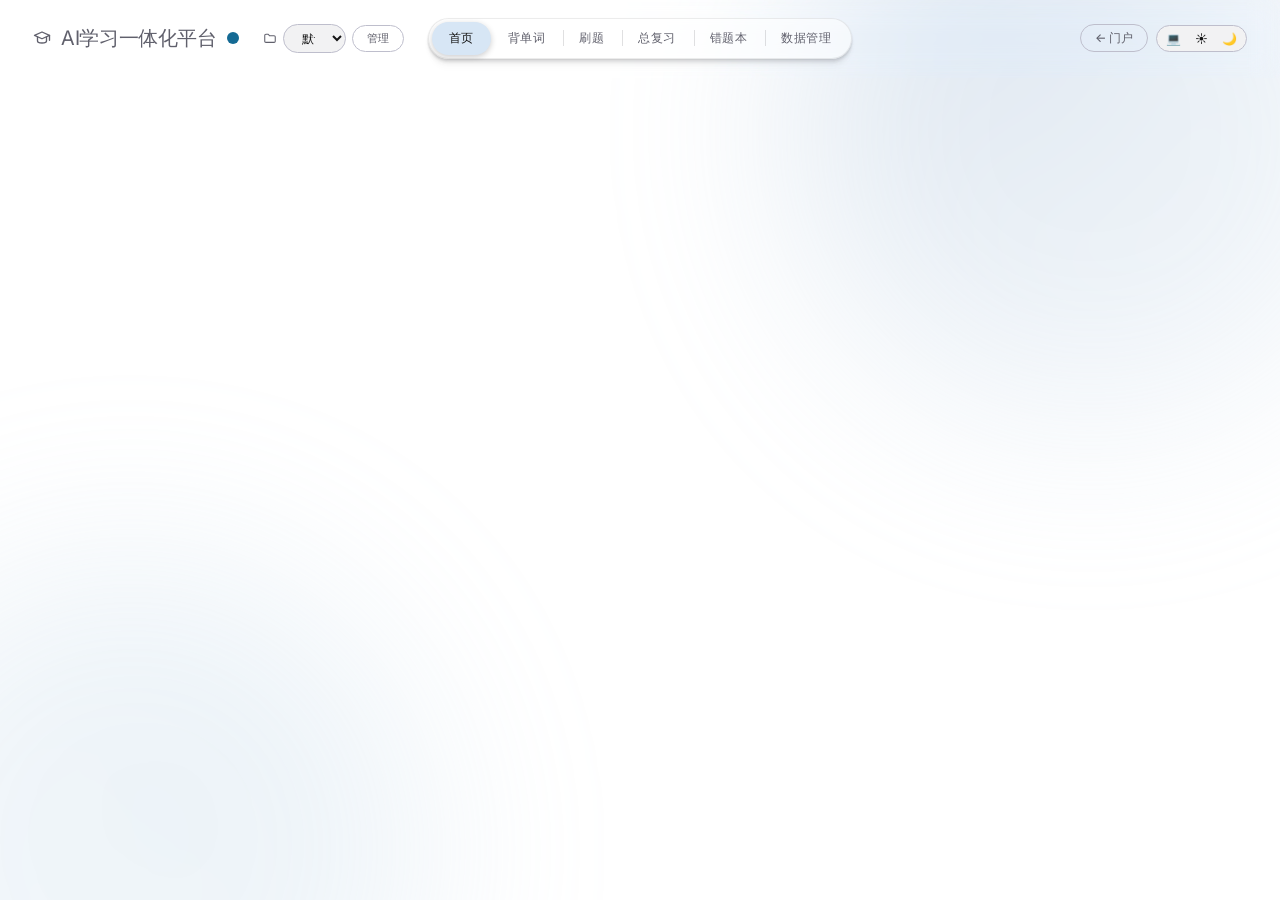
==== commit cb636514: "feat(ui): 全平台统一Steep设计规范，支持三态主题与移动端触控手势" ====
--- a/ai-study/index.html
+++ b/ai-study/index.html
@@ -2,15 +2,15 @@
 <html lang="zh-CN">
 <head>
 <meta charset="UTF-8">
-<meta name="viewport" content="width=device-width, initial-scale=1.0">
+<meta name="viewport" content="width=device-width, initial-scale=1.0, viewport-fit=cover">
 <title>AI学习一体化平台</title>
+<!-- 载入衬线与人文无衬线字型 -->
+<link rel="preconnect" href="https://fonts.googleapis.com">
+<link rel="preconnect" href="https://fonts.gstatic.com" crossorigin>
+<link href="https://fonts.googleapis.com/css2?family=Noto+Serif+SC:wght@400;500&family=Source+Serif+4:ital,opsz,wght@0,8..60,400;1,8..60,400&family=Inter:wght@400;450;500;600&display=swap" rel="stylesheet">
 <link rel="stylesheet" href="css/style.css">
-<script>
-/* 主题防闪烁：渲染前根据本地偏好挂上 dark 类 */
-try {
-  if (localStorage.getItem('platform.theme') === 'dark') document.documentElement.classList.add('dark');
-} catch (e) { /* 隐私模式等忽略 */ }
-</script>
+<!-- 引入全局统一三态主题管理器 -->
+<script src="../assets/theme.js"></script>
 </head>
 <body>
 <div class="wash wash-a"></div>
@@ -39,7 +39,13 @@
     <button data-view="data">数据管理</button>
   </nav>
   <div class="tb-right">
-    <button class="btn ghost sm" id="theme-toggle" title="切换深浅色主题">◐ 夜间</button>
+    <a href="../index.html" class="btn ghost sm" title="返回门户主页" style="text-decoration:none">← 门户</a>
+    <!-- 三态主题切换微型胶囊 -->
+    <div class="theme-switch-mini" role="group" aria-label="主题切换" style="display:inline-flex;align-items:center;background:var(--color-cloud-gray);padding:2px;border-radius:9999px;border:1px solid var(--color-ash)">
+      <button data-theme-choice="system" title="跟随系统" style="border:none;background:transparent;padding:3px 7px;border-radius:9999px;font-size:12px;cursor:pointer">💻</button>
+      <button data-theme-choice="light" title="浅色" style="border:none;background:transparent;padding:3px 7px;border-radius:9999px;font-size:12px;cursor:pointer">☀️</button>
+      <button data-theme-choice="dark" title="深色" style="border:none;background:transparent;padding:3px 7px;border-radius:9999px;font-size:12px;cursor:pointer">🌙</button>
+    </div>
   </div>
 </header>
 
--- a/ai-study/css/style.css
+++ b/ai-study/css/style.css
@@ -8,17 +8,24 @@
    边框：1px #bebecc 发丝线；按钮 100px 药丸、卡片 18px 圆角
    ========================================================= */
 :root {
-  color-scheme: light;   /* 原生控件（文件选择器 / 滚动条 / 下拉列表）跟随浅色 */
-  /* Colors — Letters 规范调色板（严格取自 DESIGN.md Tokens） */
+  color-scheme: light;   /* 原生控件跟随浅色 */
+
+  /* Steep 字体规范定义 */
+  --font-serif: 'Signifier', 'Source Serif 4', 'Noto Serif SC', Georgia, ui-serif, serif;
+  --font-sans: 'Sohne', 'Inter', system-ui, -apple-system, BlinkMacSystemFont, "Segoe UI", Roboto, "PingFang SC", sans-serif;
+
+  /* Colors — Steep / Letters 规范调色板 */
   --color-paper-white: #ffffff;               /* Paper White 画布 */
   --color-obsidian: #070709;                  /* Obsidian 主文字 / 实心 CTA */
   --color-ink: #151515;                       /* Ink 标题 / 强分隔线 */
   --color-charcoal: #60606c;                  /* Charcoal 正文 / 次要文字 */
   --color-slate: #8b8b8b;                     /* Slate 三级文字 / 占位 / 停用态 */
-  --color-cloud-gray: #f5f5f5;                /* Cloud Gray 次级面 */
+  --color-cloud-gray: #f2f2f3;                /* Mist Gray 次级面 */
   --color-sky-tint: #d7e6f5;                  /* Sky Tint 淡蓝面 */
-  --color-surgical-blue: #2597d0;             /* Surgical Blue：唯一彩色，仅微图形 */
-  --color-lake-blue: #146a94;                 /* 文字级蓝（浅色）：#2597d0 在 Sky Tint 底仅 2.7:1，加深到 AA */
+  --color-blush-peach: #fbe1d1;               /* Blush Peach 暖桃高光面 */
+  --color-sienna-brown: #5d2a1a;              /* Sienna Brown 暖深棕 */
+  --color-surgical-blue: #2597d0;             /* Surgical Blue：唯一彩色微图形 */
+  --color-lake-blue: #146a94;                 /* 文字级蓝（浅色） */
   --gradient-sky: linear-gradient(180deg, #779bc1 0%, #9abfda 58%, #cbdcec 100%);
   /* 首屏全屏蓝（取自 Letters 首页样图实测，非上面的卡片天空渐变）：
      x=8 采样 0%#769bbf → 30%#87acce → 50%#91b7d4 → 70%#9fc3db → 90%#b3d1e3
@@ -127,14 +134,14 @@
   /* Radius（取自 tokens.json → radius 组）
      lg 10px / 2xl 18px / 3xl 24px / 3xl-2 32px
      另按功能语义派生：按钮·标签 100px（= full-3）、输入 12px、图标 8px */
-  --radius-lg: 10px;
-  --radius-cards: 18px;      /* = radius.2xl */
+  --radius-lg: 12px;
+  --radius-cards: 24px;      /* Steep 规范：cards 24px */
   --radius-3xl: 24px;
-  --radius-buttons: 100px;   /* = radius.full-3 */
-  --radius-pills: 100px;     /* = radius.full-3 */
-  --radius-inputs: 12px;
+  --radius-buttons: 9999px;  /* Steep 规范：buttons 9999px */
+  --radius-pills: 9999px;    /* Steep 规范：pills 9999px */
+  --radius-inputs: 16px;     /* Steep 规范：inputs 16px */
   --radius-icons: 8px;
-  --radius-2xl: 12px;
+  --radius-2xl: 16px;
   --radius-hero: 32px;
 
   /* Shadow（全部取自 tokens.json → shadow 组，不自造） */
@@ -221,6 +228,10 @@
   background: radial-gradient(circle at 60% 40%, rgba(154, 191, 218, .6), rgba(203, 220, 236, .55) 75%);
 }
 main, .topbar, #toast-box { position: relative; z-index: 1; }
+main {
+  padding-bottom: calc(48px + env(safe-area-inset-bottom));
+  touch-action: manipulation;
+}
 
 /* 顶栏配色：所有视图页头都是蓝色渐变横幅，未滚动时顶栏一律白字 + 玻璃胶囊；
    滚动离开页头后只切换文字与胶囊配色（浅色画布上深字），底色保持全透明。 */
@@ -420,8 +431,11 @@
 /* 功能页页头：与首页同款蓝色渐变横幅，整块完整可见——顶部从顶栏之下开始（main 的 40px 间距让位），
    四角统一圆角，不再上提钻到顶栏后面。负左右边距 breakout 到视口全宽（min() 夹住防窄屏反噬）。 */
 .page-title {
+  font-family: var(--font-serif);
+  font-weight: 400;
   font-size: clamp(30px, 4vw, 44px);
-  line-height: 1.2;
+  line-height: 1.25;
+  letter-spacing: -0.66px;
   text-align: center;
   color: #ffffff;
   background: var(--gradient-hero-full);
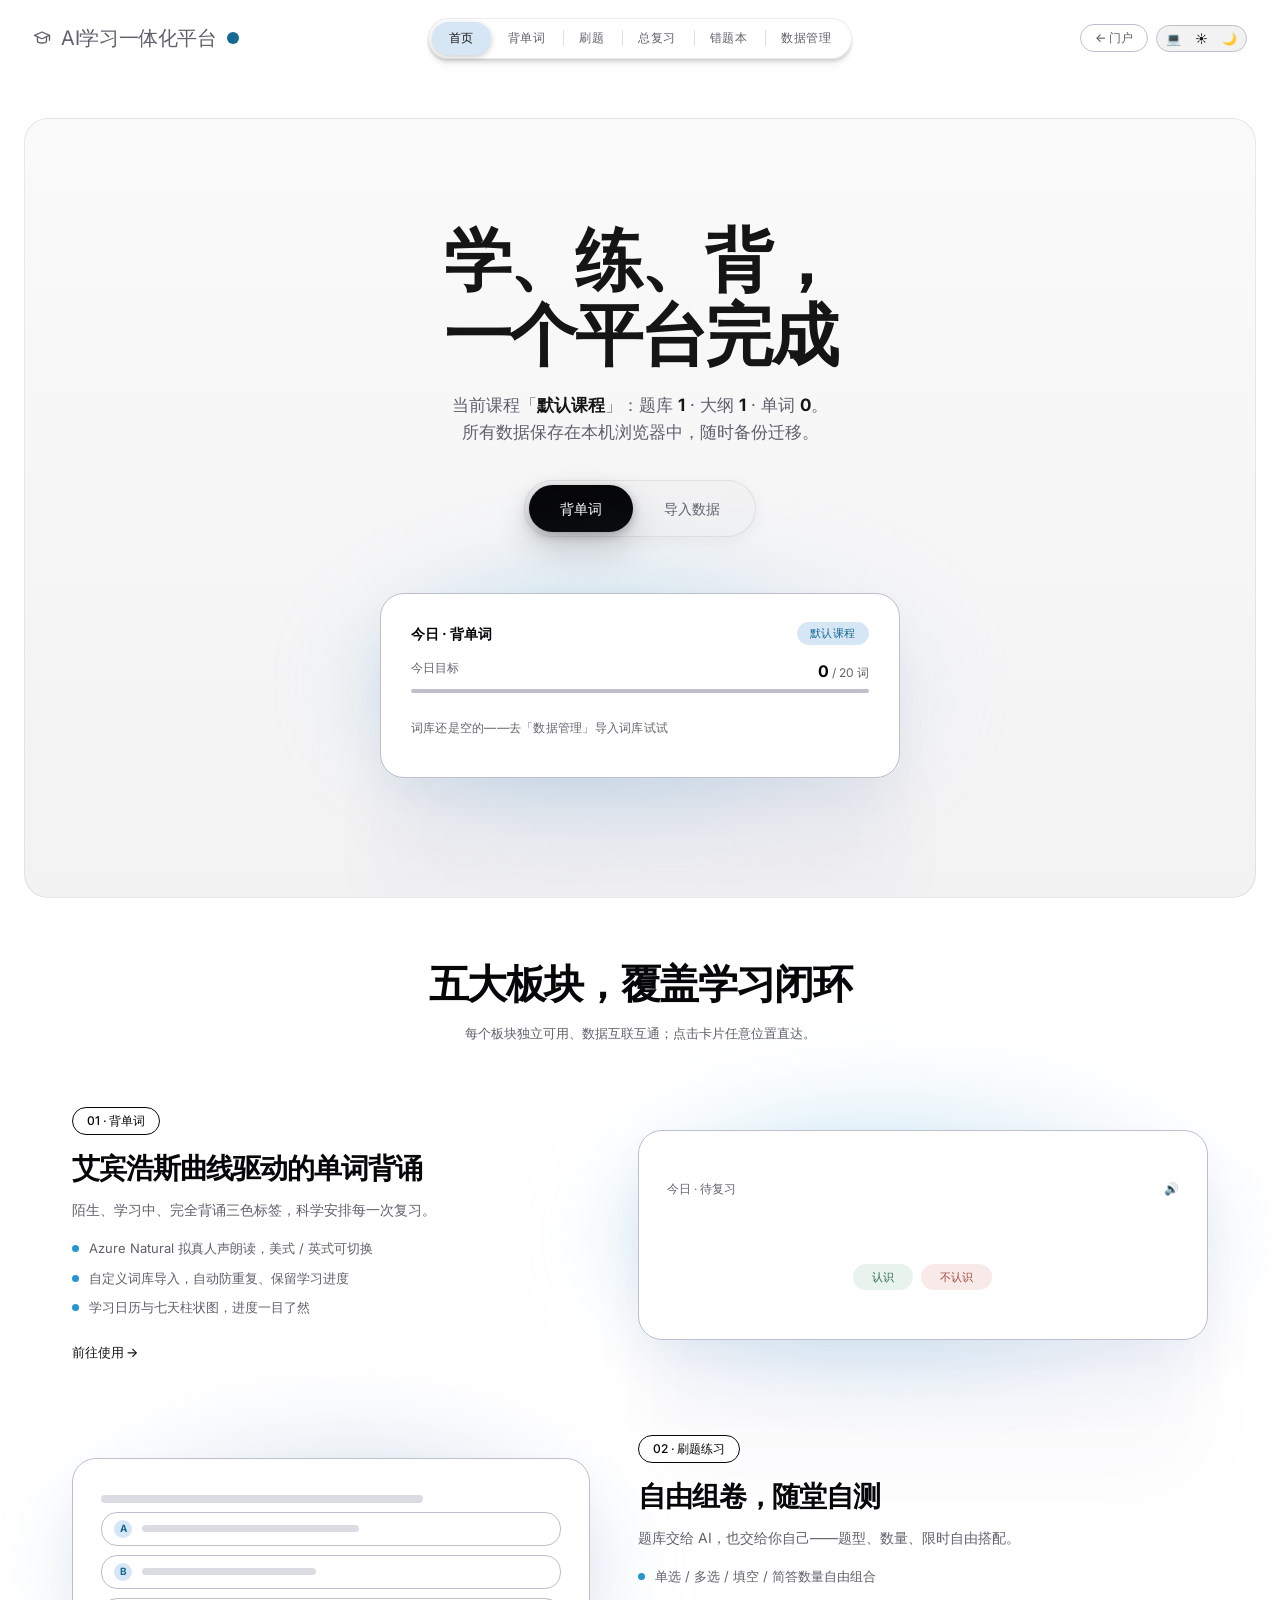
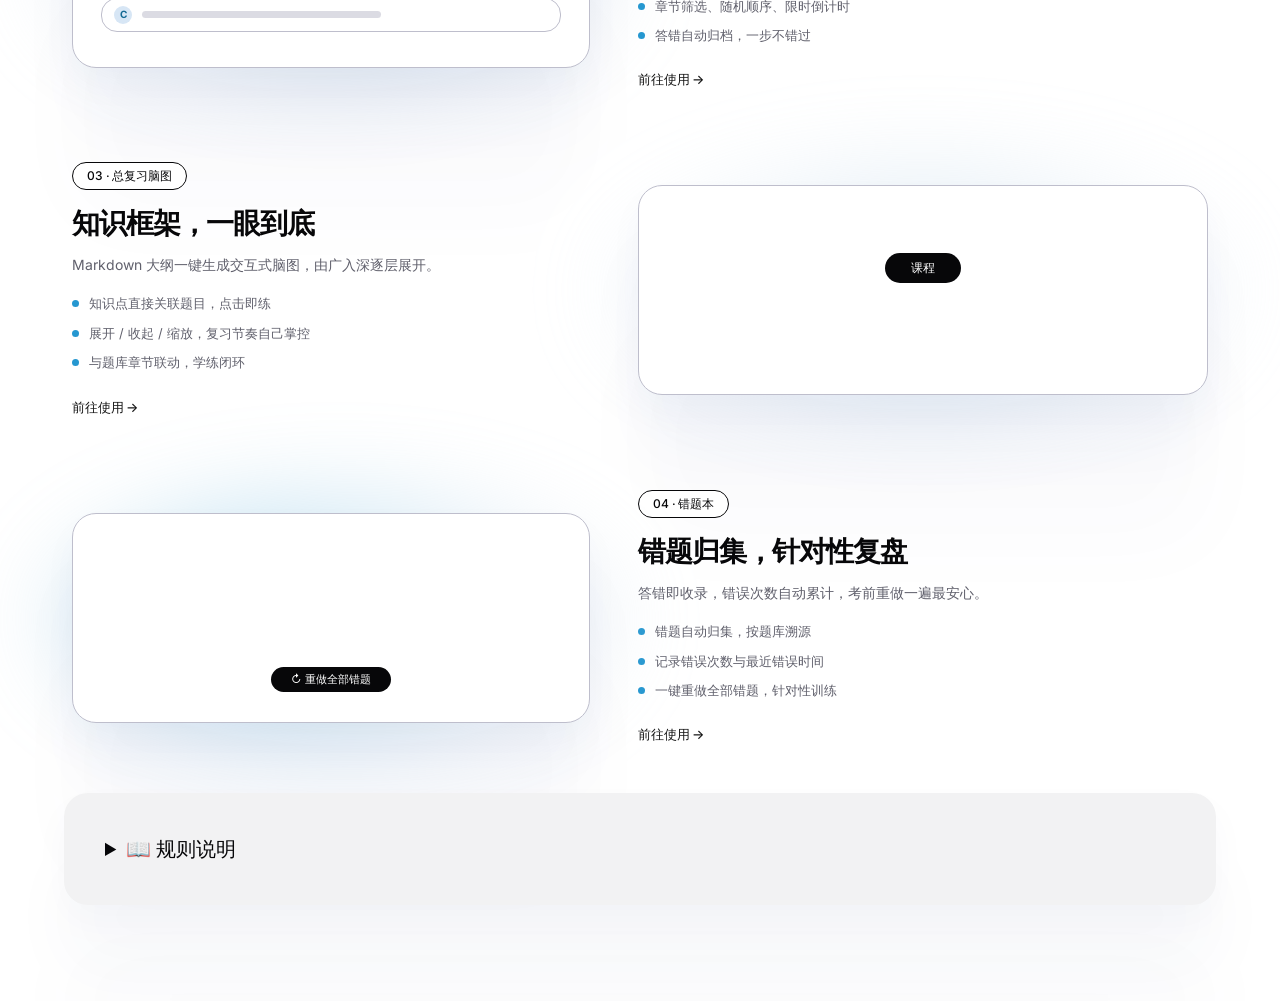
==== commit 146dc884: "feat(ui): 全面统一Steep刊物视觉规范，优化演示交互与路由跳转" ====
--- a/ai-study/index.html
+++ b/ai-study/index.html
@@ -13,14 +13,6 @@
 <script src="../assets/theme.js"></script>
 </head>
 <body>
-<div class="wash wash-a"></div>
-<div class="wash wash-b"></div>
-<div class="announce">
-  <span>AI STUDY PLATFORM</span>
-  <span class="a-spacer"></span>
-  <span>NOTES → MINDMAP · QUIZ · VOCABULARY</span>
-  <span class="a-pill">127.0.0.1:8796</span>
-</div>
 <header class="topbar" id="topbar">
   <div class="tb-left">
     <a class="brand" href="#" data-view="home"><span class="brand-mark" aria-hidden="true"></span>AI学习一体化平台</a>
--- a/ai-study/css/style.css
+++ b/ai-study/css/style.css
@@ -26,13 +26,12 @@
   --color-sienna-brown: #5d2a1a;              /* Sienna Brown 暖深棕 */
   --color-surgical-blue: #2597d0;             /* Surgical Blue：唯一彩色微图形 */
   --color-lake-blue: #146a94;                 /* 文字级蓝（浅色） */
-  --gradient-sky: linear-gradient(180deg, #779bc1 0%, #9abfda 58%, #cbdcec 100%);
-  /* 首屏全屏蓝（取自 Letters 首页样图实测，非上面的卡片天空渐变）：
-     x=8 采样 0%#769bbf → 30%#87acce → 50%#91b7d4 → 70%#9fc3db → 90%#b3d1e3
-     底部略去饱和，与压在蓝底上的白色卡片形成柔和过渡 */
-  --gradient-hero-full: linear-gradient(180deg,
-      #769bbf 0%, #7ca1c5 10%, #87acce 30%, #91b7d4 50%,
-      #9fc3db 70%, #b2cfe4 88%, #c3d9e9 100%);
+  --color-border-hairline: rgba(23, 25, 28, 0.08);
+
+  /* Steep 刊物级纸面渐变（浅色：雾灰微渐变；彻底告别刺眼大蓝横幅） */
+  --gradient-sky: linear-gradient(180deg, #f2f2f3 0%, #ebebef 100%);
+  --gradient-hero-full: linear-gradient(180deg, #fafafb 0%, #f2f2f3 100%);
+
   /* 旧令牌名 → 新调色板（全站组件引用，只在此处映射，一次换肤） */
   --color-parchment: var(--color-paper-white);
   --color-off-black: var(--color-obsidian);
@@ -432,14 +431,15 @@
    四角统一圆角，不再上提钻到顶栏后面。负左右边距 breakout 到视口全宽（min() 夹住防窄屏反噬）。 */
 .page-title {
   font-family: var(--font-serif);
-  font-weight: 400;
-  font-size: clamp(30px, 4vw, 44px);
+  font-weight: 500;
+  font-size: clamp(28px, 3.6vw, 40px);
   line-height: 1.25;
-  letter-spacing: -0.66px;
+  letter-spacing: -0.03em;
   text-align: center;
-  color: #ffffff;
+  color: var(--color-ink);
   background: var(--gradient-hero-full);
-  padding: 44px 24px 48px;
+  border: 1px solid var(--color-border-hairline);
+  padding: 40px 24px 44px;
   margin: 0 min(0px, calc(-50vw + 600px)) 28px;
   border-radius: var(--radius-3xl);   /* 四角圆角，上部不再被顶栏遮挡 */
 }
@@ -1148,10 +1148,9 @@
   --v-hl-bg: rgba(93, 180, 224, .28);
   --v-hl-text: #d9eefb;
 
-  /* 夜间 Hero：暗夜空渐变，保留氛围但降低亮度（首屏全屏版同系更深） */
-  --gradient-sky: linear-gradient(180deg, #1d2c3d 0%, #24384c 58%, #2d4257 100%);
-  --gradient-hero-full: linear-gradient(180deg,
-      #16222f 0%, #1b2a3a 30%, #213243 55%, #263a4c 78%, #2b4155 100%);
+  /* 夜间 Hero：沉静夜空冷墨渐变，消除突兀纯蓝 */
+  --gradient-sky: linear-gradient(180deg, #1b1d22 0%, #16171b 100%);
+  --gradient-hero-full: linear-gradient(180deg, #1e2026 0%, #16181d 100%);
 
   /* 夜间液态玻璃：仅 Hero 天空区使用，填充改为深色半透、亮线减弱 */
   --glass-fill: rgba(255, 255, 255, .10);
@@ -1178,20 +1177,25 @@
 html.dark .tabs button:hover { color: var(--color-off-black); background: rgba(255, 255, 255, .07); }
 html.dark .glass-group > .btn:hover { background: rgba(255, 255, 255, .07); }
 /* 深色 Hero 的夜空渐变上，白玻璃按钮略降亮度以免过曝 */
+/* 深色 Hero 下操作区胶囊与主按钮：白底黑字保持最佳视觉层级 */
+html.dark .hero2-actions { background: var(--card-solid); border-color: var(--color-border-hairline); }
 html.dark .hero2-actions > .btn:not(.primary) {
-  background: rgba(255, 255, 255, .78);
-  border-color: rgba(255, 255, 255, .55);
-}
-html.dark .hero2-actions > .btn:not(.primary):hover { background: rgba(255, 255, 255, .92); }
-html.dark .hero2-actions { background: rgba(255, 255, 255, .12); border-color: rgba(255, 255, 255, .22); }
-/* 夜间主按钮：Obsidian 反转为亮面（深色画布上纯黑会失去轮廓）。
-   Hero 的黑色 CTA 单独排除：它压在天空渐变上，两种主题下都必须保持黑底白字。 */
+  background: transparent;
+  color: var(--color-charcoal);
+  border-color: transparent;
+}
+html.dark .hero2-actions > .btn:not(.primary):hover {
+  background: rgba(255, 255, 255, .08);
+  color: #ffffff;
+}
 html.dark .btn.primary { background: #f0f2f5; border-color: rgba(255, 255, 255, .18); color: #0d0f12; }
 html.dark .btn.primary:hover { background: #ffffff; border-color: rgba(255, 255, 255, .28); color: #0d0f12; }
-html.dark .hero2-actions > .btn.primary,
+html.dark .hero2-actions > .btn.primary {
+  background: #f0f2f5; border-color: transparent; color: #0d0f12;
+  box-shadow: 0 4px 14px rgba(0, 0, 0, .4);
+}
 html.dark .hero2-actions > .btn.primary:hover {
-  background: #070709; border-color: transparent; color: #ffffff;
-  box-shadow: rgba(7, 7, 9, .26) 0 3px 10px 0, rgba(7, 7, 9, .18) 0 16px 36px 0;
+  background: #ffffff; color: #000000;
 }
 html.dark .glass-group > .btn.active,
 html.dark .glass-group > .btn.is-on,
@@ -1316,7 +1320,7 @@
   justify-content: center;
   text-align: center;
   background: var(--gradient-hero-full);
-  border: none;
+  border: 1px solid var(--color-border-hairline);
   border-radius: var(--radius-3xl);   /* 四角圆角，上部边界与下部一致 */
   /* 上内边距 = 视觉留白，内容垂直居中由 flex 保证 */
   padding: 72px max(24px, calc(50vw - 560px)) 88px;
@@ -1330,28 +1334,23 @@
 }
 .hero2-l { max-width: 760px; }
 .hero2-l h1 {
-  font-size: clamp(40px, 5.8vw, 72px);
+  font-size: clamp(38px, 5.5vw, 68px);
   margin: 0 0 20px;
-  line-height: 1.08;
+  line-height: 1.1;
   letter-spacing: var(--ls-display);        /* 规范：大标题 -0.04em */
-  color: #ffffff;
-}
-.hero2-l p { color: rgba(255, 255, 255, .93); font-size: 17px; line-height: 1.55; margin: 0 auto 30px; max-width: 560px; }
-.hero2-l p b { color: #ffffff; }
-
-/* Hero 操作区 = 连体玻璃组；位于蓝色渐变上，玻璃更透、高光更强
-   （全站唯一保留液态玻璃的区域，与演示视频一致） */
+  color: var(--color-ink);
+}
+.hero2-l p { color: var(--color-charcoal); font-size: 17px; line-height: 1.6; margin: 0 auto 30px; max-width: 560px; }
+.hero2-l p b { color: var(--color-ink); }
+
+/* Hero 操作区 = 连体药丸操作组 */
 .hero2-actions {
   display: inline-flex; align-items: stretch; gap: 0;
-  padding: 3px; margin-top: 4px;
+  padding: 4px; margin-top: 4px;
   border-radius: var(--radius-buttons);
-  background: var(--glass-fill);
-  -webkit-backdrop-filter: blur(16px) saturate(1.7);
-  backdrop-filter: blur(16px) saturate(1.7);
-  border: 1px solid var(--glass-line);
-  box-shadow: rgba(16, 55, 132, .10) 0 3px 10px 0,
-              rgba(16, 55, 132, .08) 0 16px 36px 0,
-              var(--glass-inset);
+  background: var(--card-solid);
+  border: 1px solid var(--color-border-hairline);
+  box-shadow: 0 4px 16px rgba(0, 0, 0, .05);
 }
 .hero2-actions > .btn {
   background: transparent; border-color: transparent; box-shadow: none;
@@ -1359,16 +1358,18 @@
   border-radius: var(--radius-pills);
 }
 .hero2-actions > .btn::before { display: none; }
-.hero2-actions > .btn:hover { background: rgba(255, 255, 255, .34); transform: none; box-shadow: none; }
-/* 组内非主按钮：在天空渐变上加浅玻璃底。文字恒用深墨（Hero 无论主题都是浅色天空底），
-   不能用 --color-paper-white —— 该令牌在深色模式会反转为深色，导致浅底深字叠加而不可读。 */
+.hero2-actions > .btn:hover { background: var(--color-cloud-gray); transform: none; box-shadow: none; }
+/* 组内非主按钮 */
 .hero2-actions > .btn:not(.primary) {
-  background: rgba(255, 255, 255, .62);
-  color: #0b1016;
-  border-color: rgba(255, 255, 255, .72);
-  font-weight: 600;
-}
-.hero2-actions > .btn:not(.primary):hover { background: rgba(255, 255, 255, .82); }
+  background: transparent;
+  color: var(--color-charcoal);
+  border-color: transparent;
+  font-weight: 500;
+}
+.hero2-actions > .btn:not(.primary):hover {
+  background: var(--color-cloud-gray);
+  color: var(--color-ink);
+}
 /* Hero 主 CTA = Obsidian 纯黑胶囊（视频中 Hero 与顶栏注册的唯一形态）。
    必须写死 #070709 而非 var(--color-obsidian)：Hero 天空渐变在深浅两色下都是浅底，
    而 --color-obsidian 在 html.dark 会反转为浅色，导致白底白字不可读。 */
@@ -1386,7 +1387,8 @@
 .hero2-actions > .btn.primary + .btn::after { opacity: 0; }
 
 .hero2-links { display: flex; gap: 6px 22px; flex-wrap: wrap; justify-content: center; margin-top: 20px; }
-.hero2-links .feat-link { color: #ffffff; }
+.hero2-links .feat-link { color: var(--color-charcoal); }
+.hero2-links .feat-link:hover { color: var(--color-ink); }
 
 /* ---- Hero 右栏（今日·背单词卡）：样图为居中单栏，卡片落在蓝色末端 ----
    卡片与 CTA 保持明确间距（不再负 margin 上提，避免压住按钮），
